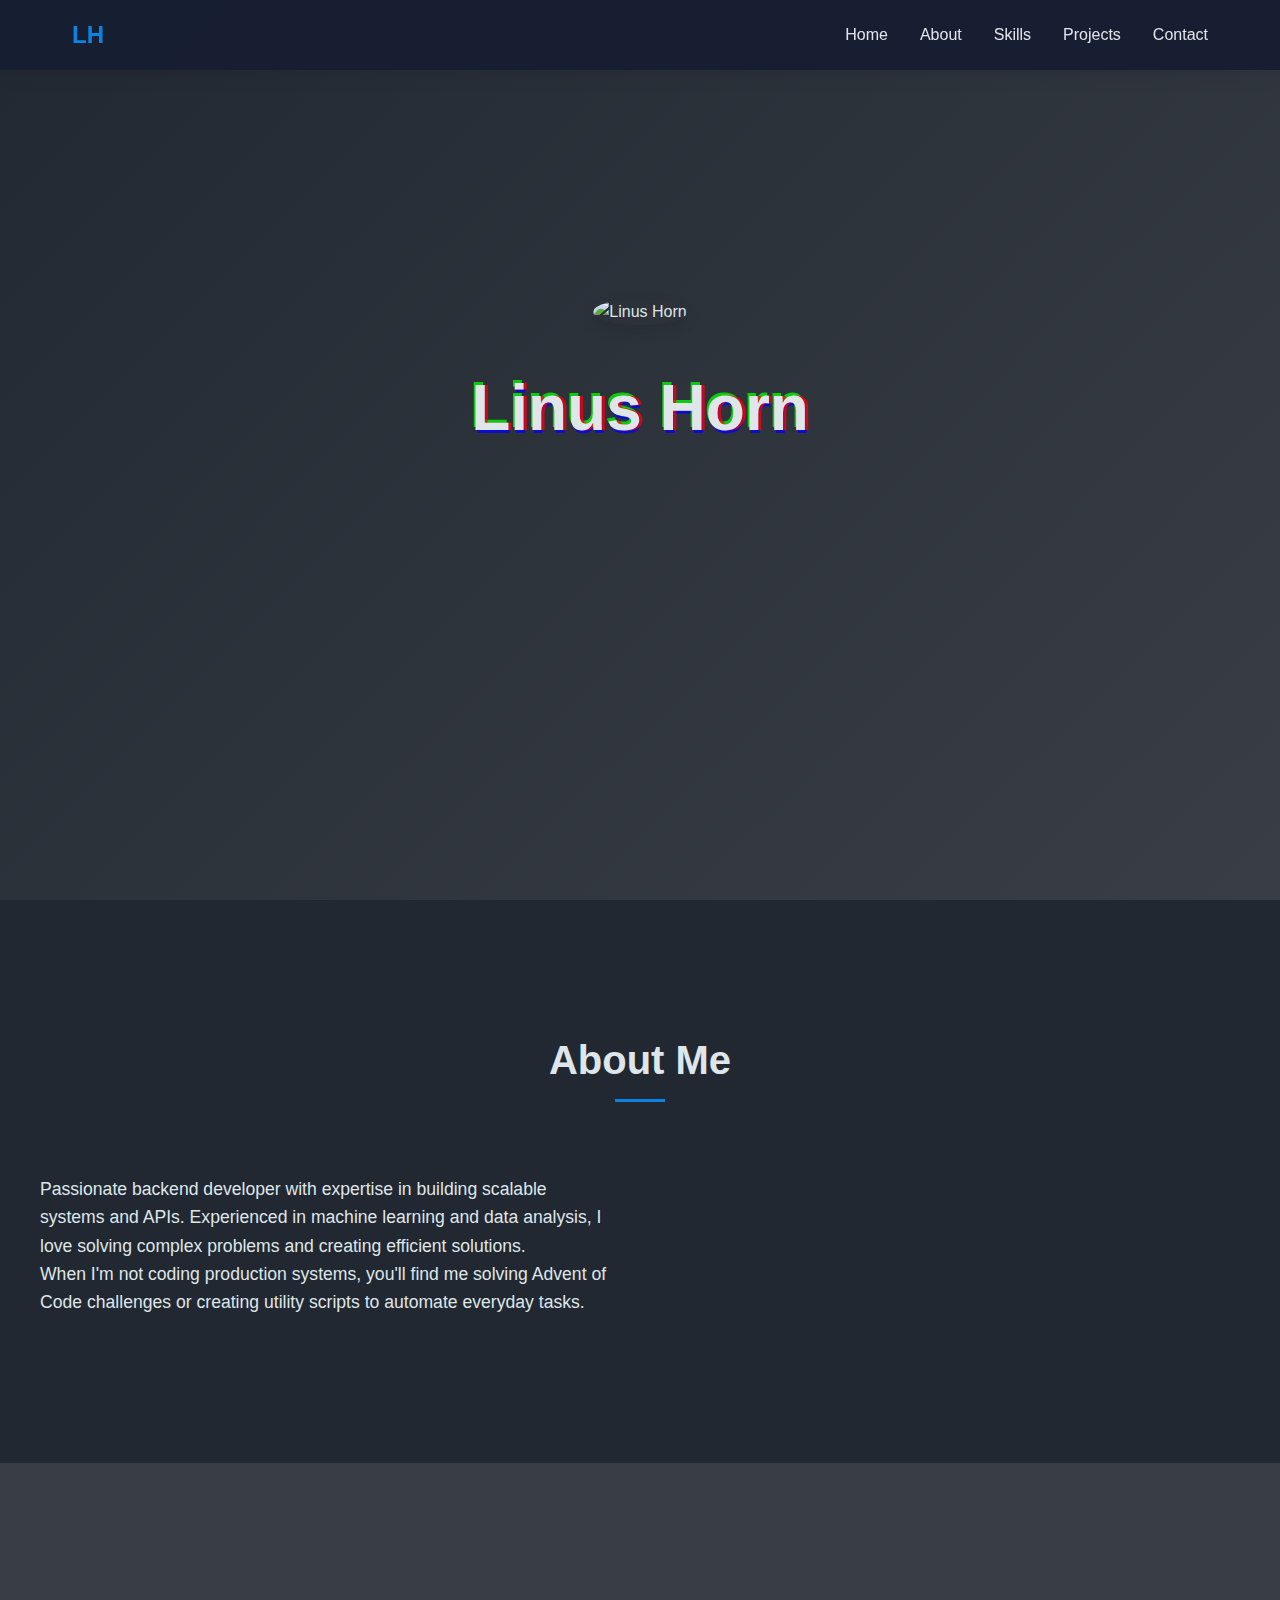
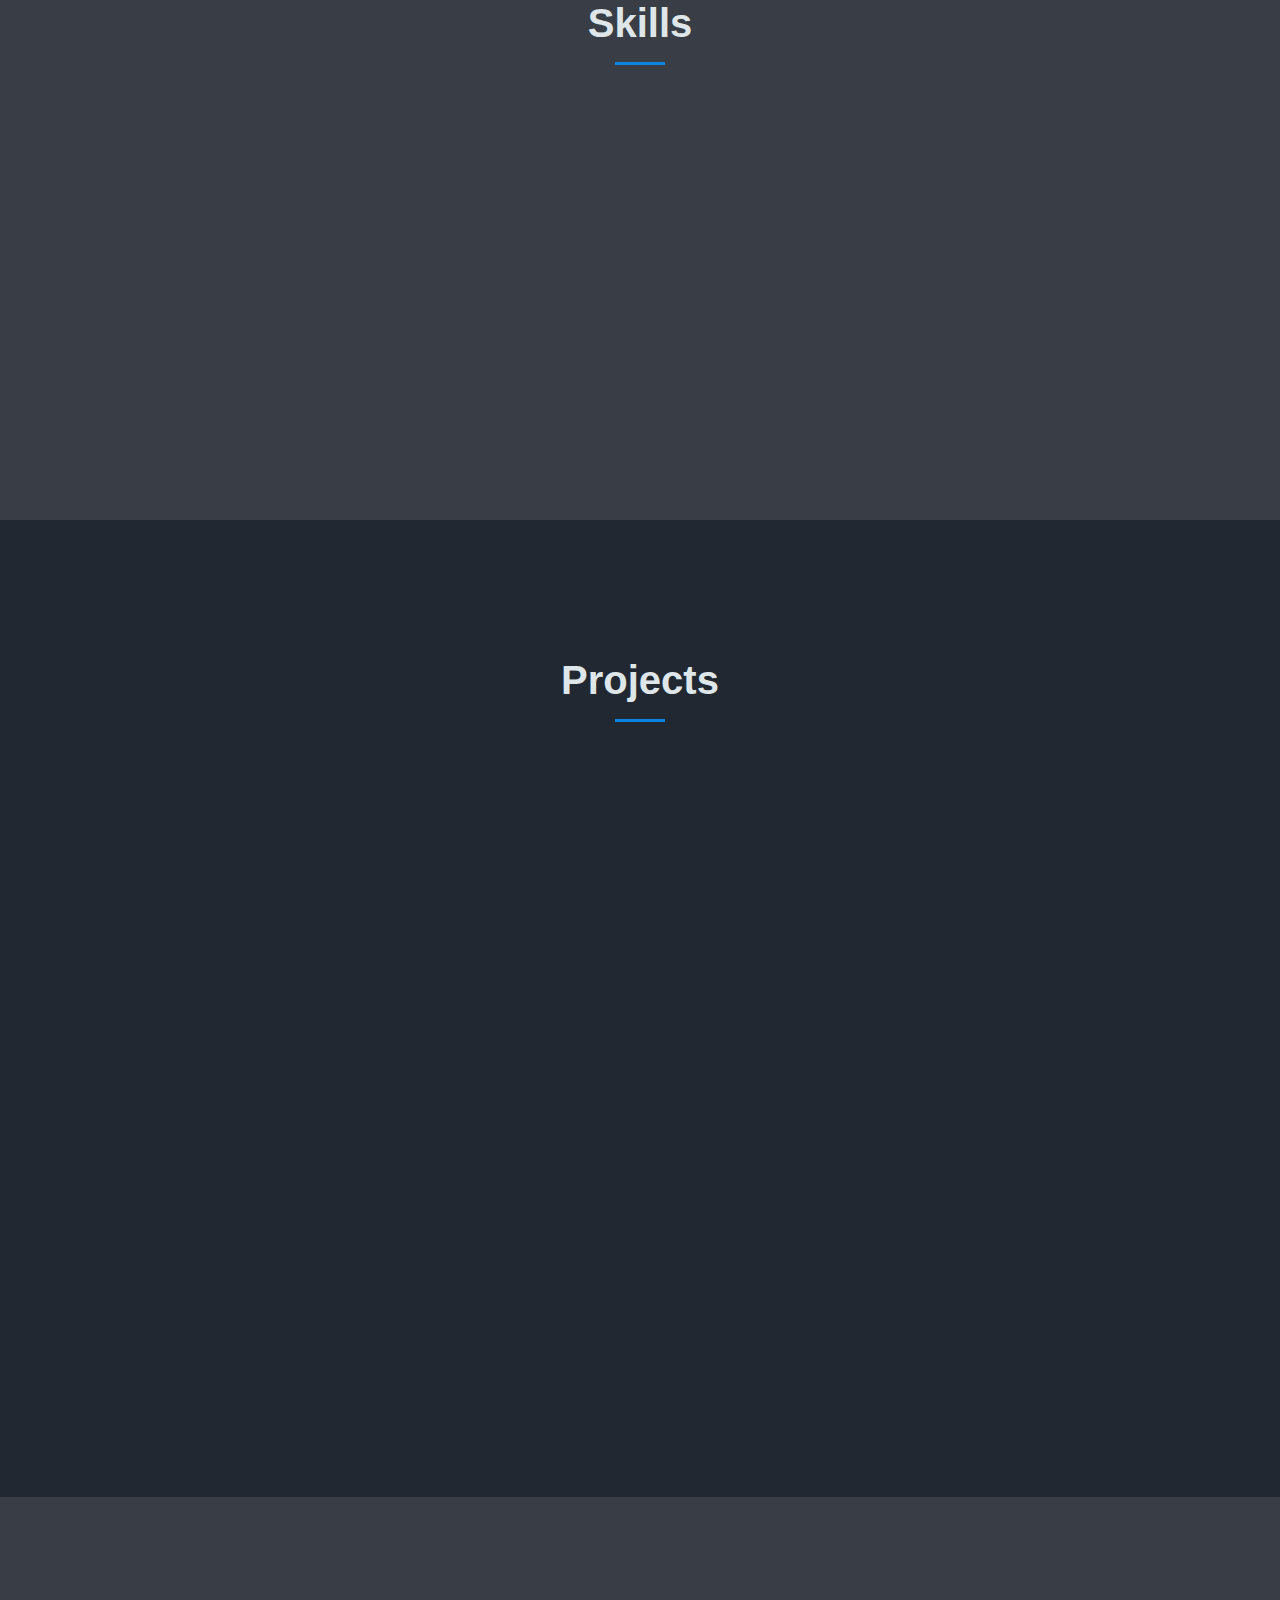
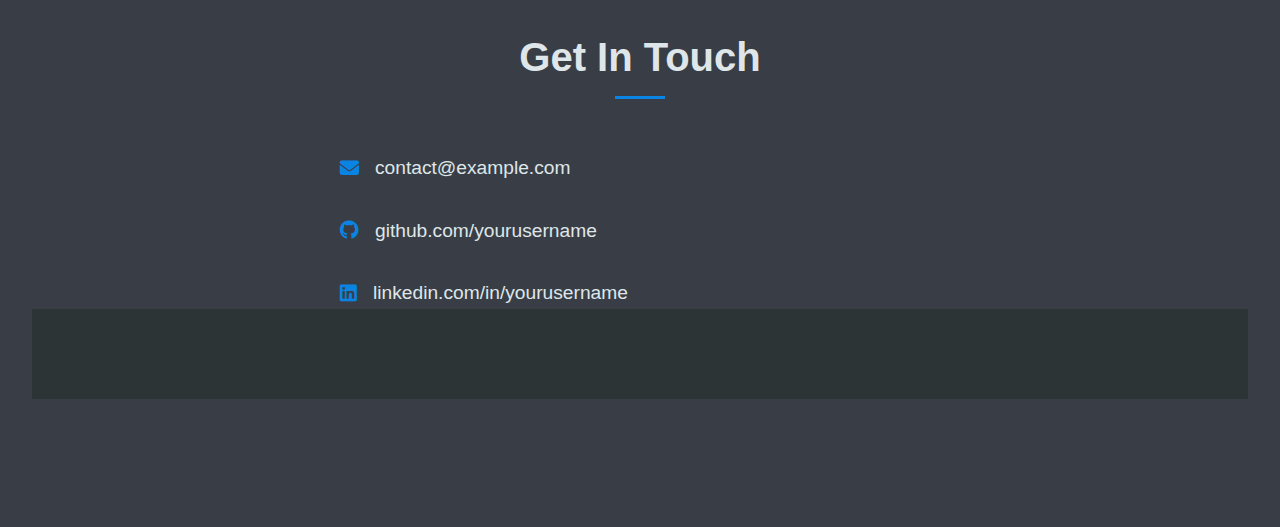
==== index.html @ 9bb7fced "initial commit" ====
<!DOCTYPE html>
<html lang="en">
<head>
    <meta charset="UTF-8">
    <meta name="viewport" content="width=device-width, initial-scale=1.0">
    <title>Linus Horn | Backend Developer</title>
    <link rel="stylesheet" href="styles.css">
    <link rel="stylesheet" href="https://cdnjs.cloudflare.com/ajax/libs/font-awesome/6.4.0/css/all.min.css">
</head>
<body>
    <nav class="navbar">
        <div class="nav-content">
            <div class="logo">LH</div>
            <ul class="nav-links">
                <li><a href="#home">Home</a></li>
                <li><a href="#about">About</a></li>
                <li><a href="#skills">Skills</a></li>
                <li><a href="#projects">Projects</a></li>
                <li><a href="#contact">Contact</a></li>
            </ul>
        </div>
    </nav>

    <section id="home" class="hero">
        <div class="hero-content">
            <img class="hero-headshot" alt="Linus Horn" src="https://avatars.githubusercontent.com/u/70818329?v=4">
            <h1 class="glitch" data-text="Linus Horn">Linus Horn</h1>
            <p class="subtitle">Backend Developer | Machine Learning Engineer</p>
            <div class="cta-buttons">
                <a href="#projects" class="cta-primary">View Projects</a>
                <a href="#contact" class="cta-secondary">Contact Me</a>
            </div>
        </div>
        <div class="scroll-indicator">
            <div class="mouse"></div>
            <p>Scroll Down</p>
        </div>
    </section>

    <section id="about" class="about">
        <h2 class="section-title">About Me</h2>
        <div class="about-content">
            <div class="about-text">
                <p>Passionate backend developer with expertise in building scalable systems and APIs. Experienced in machine learning and data analysis, I love solving complex problems and creating efficient solutions.</p>
                <p>When I'm not coding production systems, you'll find me solving Advent of Code challenges or creating utility scripts to automate everyday tasks.</p>
            </div>
            <div class="about-stats">
                <div class="stat">
                    <span class="stat-number">5+</span>
                    <span class="stat-label">Years Experience</span>
                </div>
                <div class="stat">
                    <span class="stat-number">50+</span>
                    <span class="stat-label">Projects</span>
                </div>
                <div class="stat">
                    <span class="stat-number">3</span>
                    <span class="stat-label">AoC Completions</span>
                </div>
            </div>
        </div>
    </section>

    <section id="skills" class="skills">
        <h2 class="section-title">Skills</h2>
        <div class="skills-content">
            <div class="skill-category">
                <h3>Backend Development</h3>
                <div class="skill-bars">
                    <div class="skill-bar">
                        <span class="skill-name">Python</span>
                        <div class="bar">
                            <div class="progress" data-progress="95"></div>
                        </div>
                    </div>
                    <div class="skill-bar">
                        <span class="skill-name">Node.js</span>
                        <div class="bar">
                            <div class="progress" data-progress="90"></div>
                        </div>
                    </div>
                    <div class="skill-bar">
                        <span class="skill-name">SQL</span>
                        <div class="bar">
                            <div class="progress" data-progress="85"></div>
                        </div>
                    </div>
                </div>
            </div>
            <div class="skill-category">
                <h3>Machine Learning</h3>
                <div class="skill-bars">
                    <div class="skill-bar">
                        <span class="skill-name">TensorFlow</span>
                        <div class="bar">
                            <div class="progress" data-progress="80"></div>
                        </div>
                    </div>
                    <div class="skill-bar">
                        <span class="skill-name">scikit-learn</span>
                        <div class="bar">
                            <div class="progress" data-progress="85"></div>
                        </div>
                    </div>
                </div>
            </div>
            <div class="skill-category">
                <h3>Frontend Development</h3>
                <div class="skill-bars">
                    <div class="skill-bar">
                        <span class="skill-name">JavaScript</span>
                        <div class="bar">
                            <div class="progress" data-progress="75"></div>
                        </div>
                    </div>
                    <div class="skill-bar">
                        <span class="skill-name">React</span>
                        <div class="bar">
                            <div class="progress" data-progress="70"></div>
                        </div>
                    </div>
                </div>
            </div>
        </div>
    </section>

    <section id="projects" class="projects">
        <h2 class="section-title">Projects</h2>
        <div class="projects-grid">
            <div class="project-card">
                <div class="project-content">
                    <h3>ML Pipeline Framework</h3>
                    <p>A scalable framework for building and deploying machine learning pipelines with automated retraining.</p>
                    <div class="tech-stack">
                        <span>Python</span>
                        <span>TensorFlow</span>
                        <span>Docker</span>
                    </div>
                    <a href="/projects/ML-Pipeline-Framework.html" class="project-link">View Project <i class="fas fa-arrow-right"></i></a>
                </div>
            </div>
            <div class="project-card">
                <div class="project-content">
                    <h3>API Gateway Service</h3>
                    <p>High-performance API gateway with rate limiting, caching, and authentication middleware.</p>
                    <div class="tech-stack">
                        <span>Node.js</span>
                        <span>Redis</span>
                        <span>JWT</span>
                    </div>
                    <a href="#" class="project-link">View Project <i class="fas fa-arrow-right"></i></a>
                </div>
            </div>
            <div class="project-card">
                <div class="project-content">
                    <h3>Advent of Code Solutions</h3>
                    <p>Collection of efficient solutions for Advent of Code challenges, focusing on algorithmic optimization.</p>
                    <div class="tech-stack">
                        <span>Python</span>
                        <span>Algorithms</span>
                        <span>Data Structures</span>
                    </div>
                    <a href="#" class="project-link">View Project <i class="fas fa-arrow-right"></i></a>
                </div>
            </div>
            <div class="project-card">
                <div class="project-content">
                    <h3>Dev Utils CLI</h3>
                    <p>Command-line toolkit for automating common development tasks and improving workflow efficiency.</p>
                    <div class="tech-stack">
                        <span>Python</span>
                        <span>Click</span>
                        <span>Shell</span>
                    </div>
                    <a href="#" class="project-link">View Project <i class="fas fa-arrow-right"></i></a>
                </div>
            </div>
        </div>
    </section>

    <section id="contact" class="contact">
        <h2 class="section-title">Get In Touch</h2>
        <div class="contact-content">
            <div class="contact-info">
                <div class="contact-item">
                    <i class="fas fa-envelope"></i>
                    <a href="mailto:contact@example.com">contact@example.com</a>
                </div>
                <div class="contact-item">
                    <i class="fab fa-github"></i>
                    <a href="https://github.com/yourusername">github.com/yourusername</a>
                </div>
                <div class="contact-item">
                    <i class="fab fa-linkedin"></i>
                    <a href="https://linkedin.com/in/yourusername">linkedin.com/in/yourusername</a>
                </div>
            </div>
        </div>
    <footer>
        <p>&copy; 2023 Linus Horn. All rights reserved.</p>
    </footer>

    <script src="script.js"></script>
</body>
</html>
---- styles.css ----
:root {
    --primary-color: #2d3436;
    --secondary-color: #0984e3;
    --accent-color: #00cec9;
    --text-color: #dfe6e9; /* Light gray text for dark mode */
    --light-text: #2d3436; /* Dark gray text for dark mode */
    --background: #222831; /* Dark gray background */
    --card-background: #393e46; /* Slightly darker gray for cards */
    --transition: all 0.3s ease;
}

* {
    margin: 0;
    padding: 0;
    box-sizing: border-box;
    scroll-behavior: smooth;
}

body {
    font-family: 'Inter', -apple-system, BlinkMacSystemFont, 'Segoe UI', Roboto, Oxygen, Ubuntu, Cantarell, 'Open Sans', 'Helvetica Neue', sans-serif;
    line-height: 1.6;
    color: var(--text-color);
    background: var(--background);
    overflow-x: hidden;
}

/* Navbar Styles */
.navbar {
    position: fixed;
    top: 0;
    width: 100%;
    background: rgba(22, 30, 49, 0.95); /* Darker navbar background */
    backdrop-filter: blur(10px);
    z-index: 1000;
    box-shadow: 0 2px 20px rgba(0, 0, 0, 0.1);
}

.nav-content {
    max-width: 1200px;
    margin: 0 auto;
    padding: 1rem 2rem;
    display: flex;
    justify-content: space-between;
    align-items: center;
}

.logo {
    font-size: 1.5rem;
    font-weight: 700;
    color: var(--secondary-color); /* Changed logo color to primary button color */
    text-decoration: none;
}

.nav-links {
    display: flex;
    list-style: none;
    gap: 2rem;
}

.nav-links a {
    text-decoration: none;
    color: var(--text-color);
    font-weight: 500;
    transition: var(--transition);
    position: relative;
}

.nav-links a::after {
    content: '';
    position: absolute;
    bottom: -5px;
    left: 0;
    width: 0;
    height: 2px;
    background: var(--secondary-color);
    transition: var(--transition);
}

.nav-links a:hover::after {
    width: 100%;
}

/* Hero Section */
.hero {
    height: 100vh;
    display: flex;
    flex-direction: column;
    justify-content: center;
    align-items: center;
    padding: 0 2rem;
    background: linear-gradient(135deg, var(--background) 0%, var(--card-background) 100%);
    position: relative;
    z-index: 0; /* Ensure hero is behind navbar */
}

img.hero-headshot {
    width: 200px;
    height: 200px;
    border-radius: 50%;
    margin-bottom: 2rem;
    box-shadow: 0 5px 15px rgba(0, 0, 0, 0.1);

}

.hero-content {
    text-align: center;
    max-width: 800px;
    z-index: 1; /* Ensure content is above background */
}

.glitch {
    font-size: 4rem;
    font-weight: 700;
    margin-bottom: 1rem;
    position: relative;
    text-shadow: 0.05em 0 0 rgba(255, 0, 0, 0.75),
                -0.025em -0.05em 0 rgba(0, 255, 0, 0.75),
                0.025em 0.05em 0 rgba(0, 0, 255, 0.75);
    animation: glitch 500ms infinite;
    z-index: 1; /* Ensure glitch text is above background */
}

@keyframes glitch {
    0% {
        text-shadow: 0.05em 0 0 rgba(255, 0, 0, 0.75),
                    -0.025em -0.05em 0 rgba(0, 255, 0, 0.75),
                    0.025em 0.05em 0 rgba(0, 0, 255, 0.75);
    }
    14% {
        text-shadow: 0.05em 0 0 rgba(255, 0, 0, 0.75),
                    -0.025em -0.05em 0 rgba(0, 255, 0, 0.75),
                    0.025em 0.05em 0 rgba(0, 0, 255, 0.75);
    }
    15% {
        text-shadow: -0.05em -0.025em 0 rgba(255, 0, 0, 0.75),
                    0.025em 0.025em 0 rgba(0, 255, 0, 0.75),
                    -0.05em -0.05em 0 rgba(0, 0, 255, 0.75);
    }
    49% {
        text-shadow: -0.05em -0.025em 0 rgba(255, 0, 0, 0.75),
                    0.025em 0.025em 0 rgba(0, 255, 0, 0.75),
                    -0.05em -0.05em 0 rgba(0, 0, 255, 0.75);
    }
    50% {
        text-shadow: 0.025em 0.05em 0 rgba(255, 0, 0, 0.75),
                    0.05em 0 0 rgba(0, 255, 0, 0.75),
                    0 -0.05em 0 rgba(0, 0, 255, 0.75);
    }
    99% {
        text-shadow: 0.025em 0.05em 0 rgba(255, 0, 0, 0.75),
                    0.05em 0 0 rgba(0, 255, 0, 0.75),
                    0 -0.05em 0 rgba(0, 0, 255, 0.75);
    }
    100% {
        text-shadow: -0.025em 0 0 rgba(255, 0, 0, 0.75),
                    -0.025em -0.025em 0 rgba(0, 255, 0, 0.75),
                    -0.025em -0.05em 0 rgba(0, 0, 255, 0.75);
    }
}

.subtitle {
    font-size: 1.5rem;
    color: var(--text-color);
    margin-bottom: 2rem;
    opacity: 0;
    transform: translateY(20px);
    animation: fadeInUp 0.5s ease forwards 0.5s;
    z-index: 1; /* Ensure subtitle is above background */
}

.cta-buttons {
    display: flex;
    gap: 1rem;
    justify-content: center;
    opacity: 0;
    transform: translateY(20px);
    animation: fadeInUp 0.5s ease forwards 1s;
    z-index: 1; /* Ensure buttons are above background */
}

.cta-primary, .cta-secondary {
    padding: 0.8rem 2rem;
    border-radius: 5px;
    text-decoration: none;
    font-weight: 500;
    transition: var(--transition);
}

.cta-primary {
    background: var(--secondary-color);
    color: var(--light-text);
}

.cta-secondary {
    background: transparent;
    color: var(--text-color);
    border: 2px solid var(--secondary-color);
}

.cta-primary:hover, .cta-secondary:hover {
    transform: translateY(-3px);
    box-shadow: 0 5px 15px rgba(0, 0, 0, 0.1);
}

/* Scroll Indicator */
.scroll-indicator {
    position: absolute;
    bottom: 2rem;
    left: 50%;
    transform: translateX(-50%);
    display: flex;
    flex-direction: column;
    align-items: center;
    opacity: 0;
    animation: fadeIn 0.5s ease forwards 1.5s;
    z-index: 1; /* Ensure scroll indicator is above background */
}

.mouse {
    width: 30px;
    height: 50px;
    border: 2px solid var(--text-color);
    border-radius: 15px;
    position: relative;
}

.mouse::before {
    content: '';
    position: absolute;
    top: 10px;
    left: 50%;
    transform: translateX(-50%);
    width: 4px;
    height: 4px;
    background: var(--text-color);
    border-radius: 50%;
    animation: scroll 1.5s infinite;
}

/* About Section */
.about {
    padding: 8rem 2rem;
    background: var(--background);
}

.section-title {
    text-align: center;
    font-size: 2.5rem;
    margin-bottom: 4rem;
    position: relative;
}

.section-title::after {
    content: '';
    position: absolute;
    bottom: -10px;
    left: 50%;
    transform: translateX(-50%);
    width: 50px;
    height: 3px;
    background: var(--secondary-color);
}

.about-content {
    max-width: 1200px;
    margin: 0 auto;
    display: grid;
    grid-template-columns: 1fr 1fr;
    gap: 4rem;
    align-items: center;
}

.about-text {
    font-size: 1.1rem;
}

.about-stats {
    display: grid;
    grid-template-columns: repeat(3, 1fr);
    gap: 2rem;
}

.stat {
    text-align: center;
    padding: 2rem;
    background: var(--card-background);
    border-radius: 10px;
    transition: var(--transition);
}

.stat:hover {
    transform: translateY(-5px);
    box-shadow: 0 5px 15px rgba(0, 0, 0, 0.1);
}

.stat-number {
    font-size: 2.5rem;
    font-weight: 700;
    color: var(--secondary-color);
    display: block;
}

/* Skills Section */
.skills {
    padding: 8rem 2rem;
    background: var(--card-background);
}

.skills-content {
    max-width: 1200px;
    margin: 0 auto;
    display: grid;
    grid-template-columns: repeat(auto-fit, minmax(300px, 1fr));
    gap: 4rem;
}

.skill-category h3 {
    margin-bottom: 2rem;
    font-size: 1.5rem;
}

.skill-bar {
    margin-bottom: 1.5rem;
}

.skill-name {
    display: block;
    margin-bottom: 0.5rem;
    font-weight: 500;
}

.bar {
    height: 10px;
    background: rgba(0, 0, 0, 0.1);
    border-radius: 5px;
    overflow: hidden;
}

.progress {
    height: 100%;
    background: var(--secondary-color);
    width: 0;
    transition: width 1s ease;
}

/* Projects Section */
.projects {
    padding: 8rem 2rem;
    background: var(--background);
}

.projects-grid {
    max-width: 1200px;
    margin: 0 auto;
    display: grid;
    grid-template-columns: repeat(auto-fit, minmax(280px, 1fr));
    gap: 2rem;
}

.project-card {
    background: var(--card-background);
    border-radius: 10px;
    overflow: hidden;
    transition: var(--transition);
}

.project-content {
    padding: 2rem;
}

.project-card:hover {
    transform: translateY(-5px);
    box-shadow: 0 5px 15px rgba(0, 0, 0, 0.1);
}

.project-card h3 {
    margin-bottom: 1rem;
    font-size: 1.3rem;
}

.tech-stack {
    display: flex;
    flex-wrap: wrap;
    gap: 0.5rem;
    margin: 1rem 0;
}

.tech-stack span {
    padding: 0.3rem 0.8rem;
    background: rgba(0, 0, 0, 0.1);
    border-radius: 15px;
    font-size: 0.9rem;
}

.project-link {
    display: inline-flex;
    align-items: center;
    gap: 0.5rem;
    text-decoration: none;
    color: var(--secondary-color);
    font-weight: 500;
    transition: var(--transition);
}

.project-link:hover {
    gap: 1rem;
}

/* Contact Section */
.contact {
    padding: 8rem 2rem;
    background: var(--card-background);
}

.contact-content {
    max-width: 600px;
    margin: 0 auto;
}

.contact-info {
    display: flex;
    flex-direction: column;
    gap: 2rem;
}

.contact-item {
    display: flex;
    align-items: center;
    gap: 1rem;
    font-size: 1.2rem;
}

.contact-item i {
    color: var(--secondary-color);
}

.contact-item a {
    text-decoration: none;
    color: var(--text-color);
    transition: var(--transition);
}

.contact-item a:hover {
    color: var(--secondary-color);
}

/* Footer */
footer {
    padding: 2rem;
    text-align: center;
    background: var(--primary-color);
    color: var(--light-text);
}

/* Animations */
@keyframes fadeInUp {
    from {
        opacity: 0;
        transform: translateY(20px);
    }
    to {
        opacity: 1;
        transform: translateY(0);
    }
}

@keyframes fadeIn {
    from {
        opacity: 0;
    }
    to {
        opacity: 1;
    }
}

@keyframes scroll {
    0% {
        opacity: 1;
        transform: translateX(-50%) translateY(0);
    }
    100% {
        opacity: 0;
        transform: translateX(-50%) translateY(20px);
    }
}

/* Responsive Design */
@media (max-width: 768px) {
    .nav-links {
        display: none;
    }
    
    .hero h1 {
        font-size: 3rem;
    }
    
    .about-content {
        grid-template-columns: 1fr;
    }
    
    .about-stats {
        grid-template-columns: 1fr;
    }
}



/* For ./projects/<project>.html */
.project-hero {
    height: 50vh;
    display: flex;
    justify-content: center;
    align-items: center;
    background: linear-gradient(135deg, var(--background) 0%, var(--card-background) 100%);
    position: relative;
    z-index: 0;
}

.project-hero h1 {
    font-size: 3rem;
    color: var(--text-color);
    z-index: 1;
}

.project-hero-content {
    text-align: center;
    max-width: 800px;
    z-index: 1;
}

.tech-stack {
    display: flex;
    flex-wrap: wrap;
    gap: 0.5rem;
    justify-content: center;
    margin: 1rem 0;
}


.project-details {
    padding: 8rem 2rem;
    background: var(--background);
}

.project-technologies h2 {
    font-size: 2.5rem;
    margin-bottom: 4rem;
    position: relative;
}
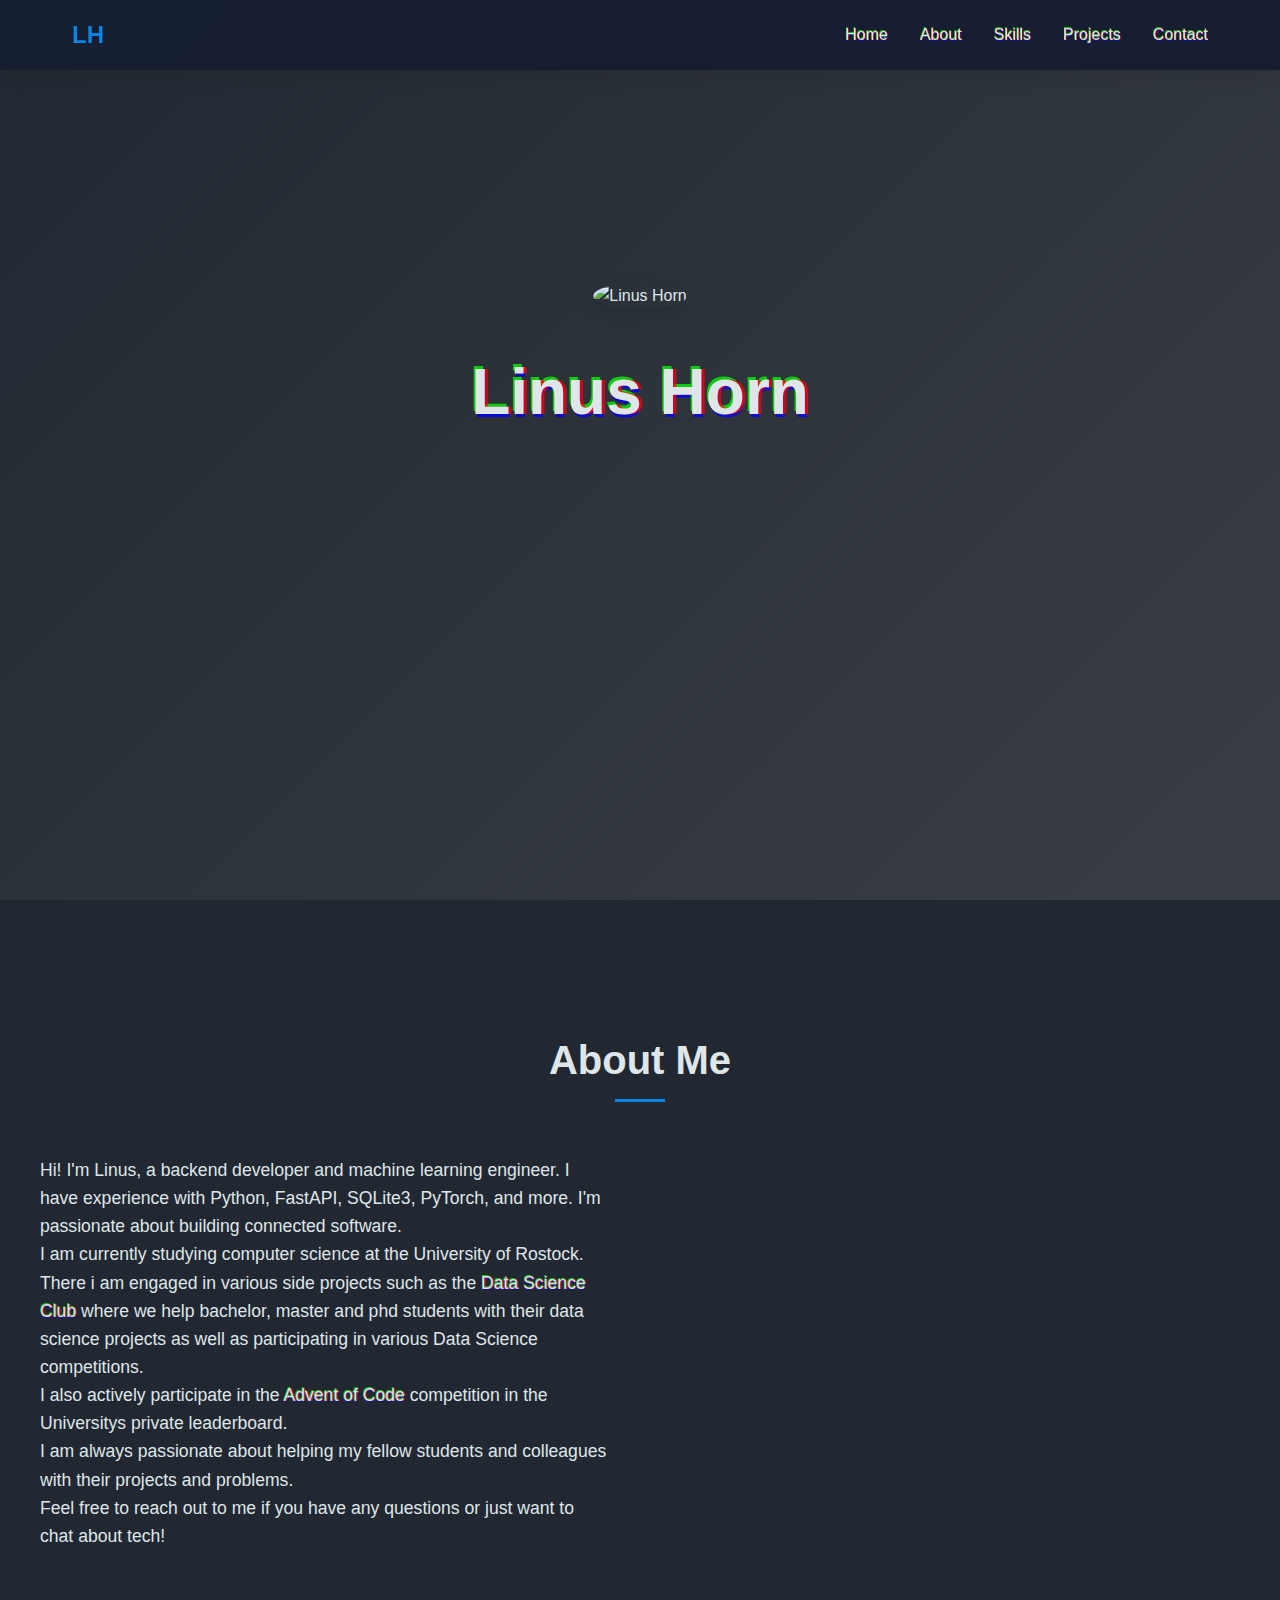
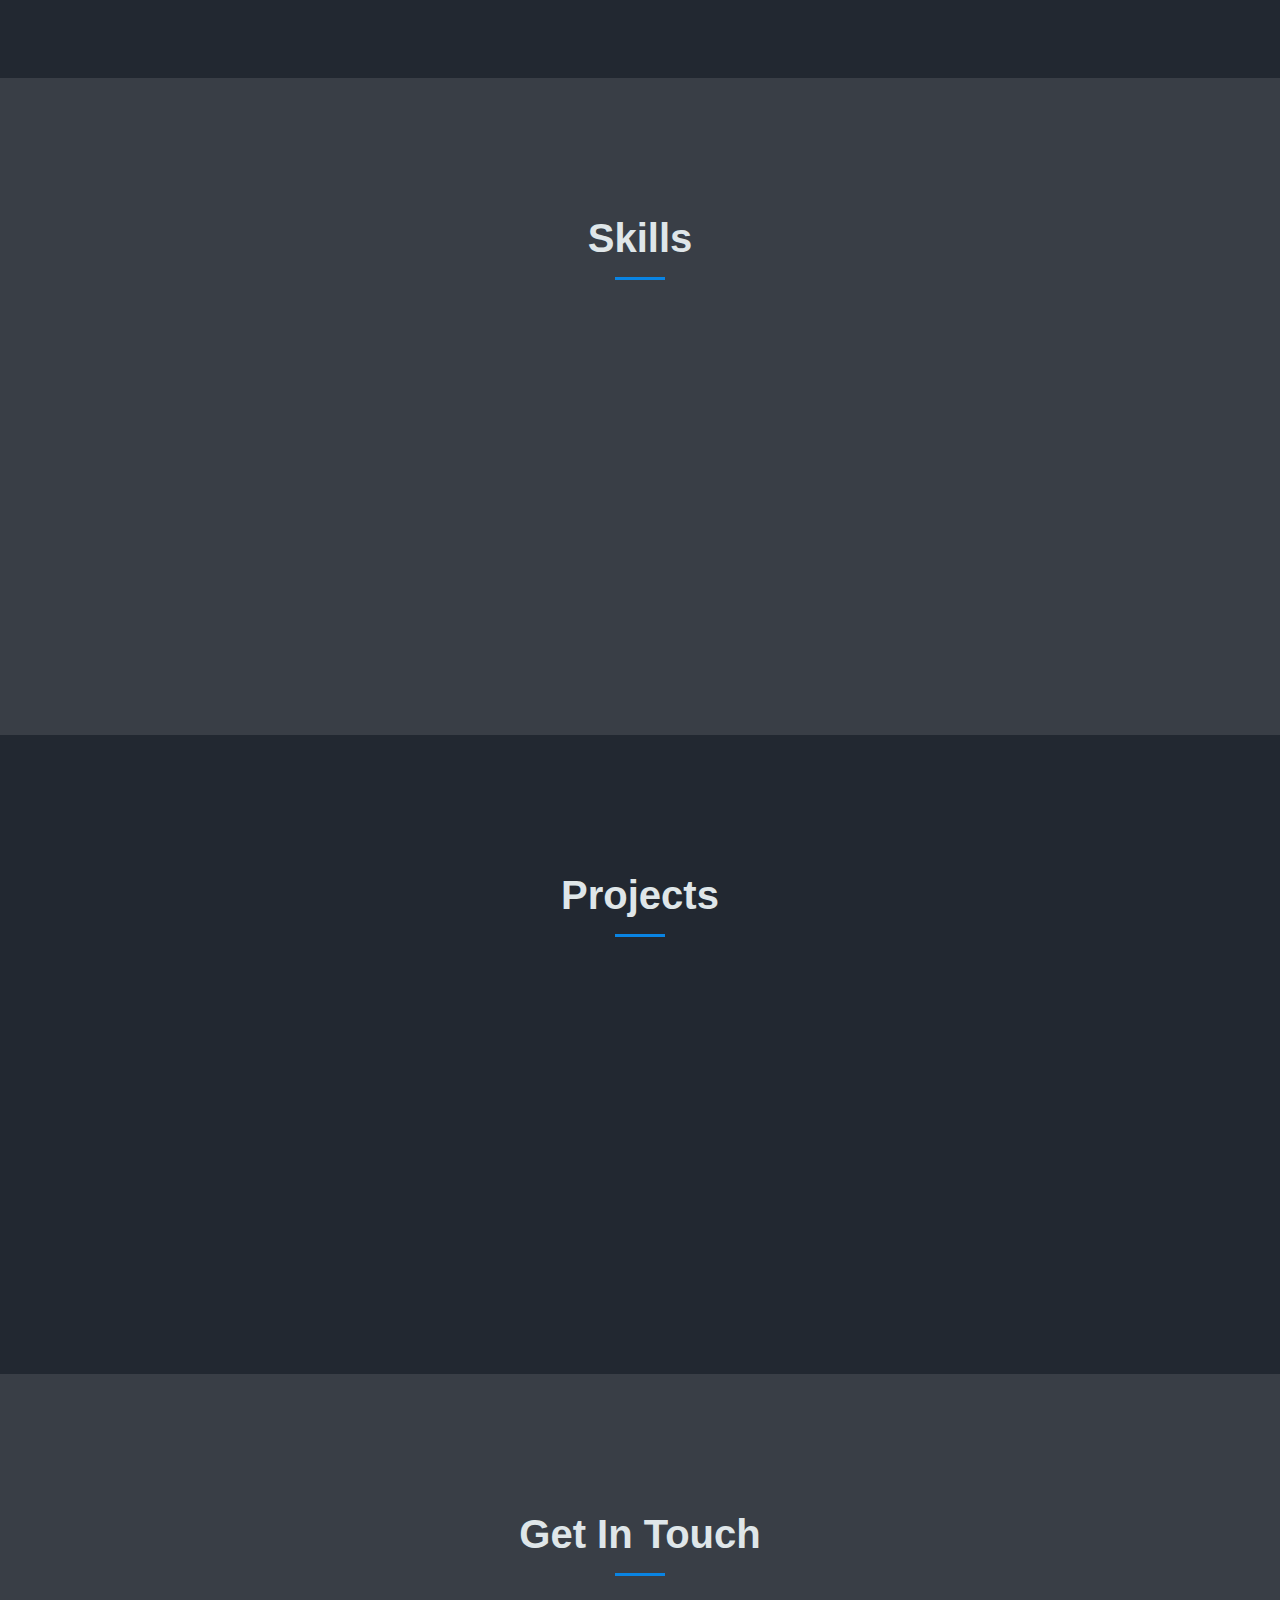
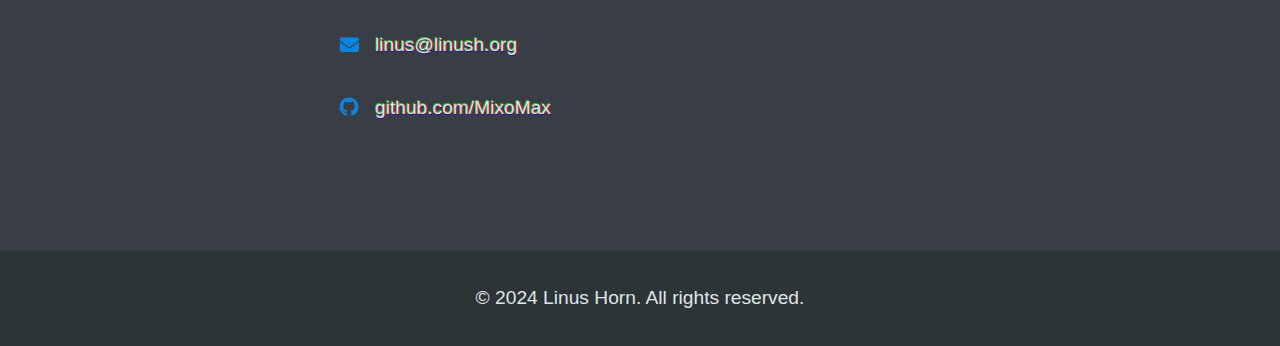
==== commit a85113d6: "replaced placeholder information" ====
--- a/index.html
+++ b/index.html
@@ -41,20 +41,23 @@
         <h2 class="section-title">About Me</h2>
         <div class="about-content">
             <div class="about-text">
-                <p>Passionate backend developer with expertise in building scalable systems and APIs. Experienced in machine learning and data analysis, I love solving complex problems and creating efficient solutions.</p>
-                <p>When I'm not coding production systems, you'll find me solving Advent of Code challenges or creating utility scripts to automate everyday tasks.</p>
+                <p>Hi! I'm Linus, a backend developer and machine learning engineer. I have experience with Python, FastAPI, SQLite3, PyTorch, and more. I'm passionate about building connected software.</p>
+                <p>I am currently studying computer science at the University of Rostock. There i am engaged in various side projects such as the <a href="https://bckrlab.org/datascienceclub/""> Data Science Club</a> where we help bachelor, master and phd students with their data science projects as well as participating in various Data Science competitions.</p>
+                <p>I also actively participate in the <a href="https://adventofcode.com/">Advent of Code</a> competition in the Universitys private leaderboard.</p>
+                <p>I am always passionate about helping my fellow students and colleagues with their projects and problems.</p>
+                <p>Feel free to reach out to me if you have any questions or just want to chat about tech!</p>
             </div>
             <div class="about-stats">
                 <div class="stat">
-                    <span class="stat-number">5+</span>
+                    <span class="stat-number">2+</span>
                     <span class="stat-label">Years Experience</span>
                 </div>
                 <div class="stat">
-                    <span class="stat-number">50+</span>
+                    <span class="stat-number">5+</span>
                     <span class="stat-label">Projects</span>
                 </div>
                 <div class="stat">
-                    <span class="stat-number">3</span>
+                    <span class="stat-number">~0.8</span>
                     <span class="stat-label">AoC Completions</span>
                 </div>
             </div>
@@ -64,6 +67,7 @@
     <section id="skills" class="skills">
         <h2 class="section-title">Skills</h2>
         <div class="skills-content">
+
             <div class="skill-category">
                 <h3>Backend Development</h3>
                 <div class="skill-bars">
@@ -74,41 +78,49 @@
                         </div>
                     </div>
                     <div class="skill-bar">
-                        <span class="skill-name">Node.js</span>
+                        <span class="skill-name">FastAPI</span>
                         <div class="bar">
-                            <div class="progress" data-progress="90"></div>
+                            <div class="progress" data-progress="87"></div>
                         </div>
                     </div>
                     <div class="skill-bar">
-                        <span class="skill-name">SQL</span>
+                        <span class="skill-name">SQLite3</span>
                         <div class="bar">
-                            <div class="progress" data-progress="85"></div>
+                            <div class="progress" data-progress="65"></div>
                         </div>
                     </div>
                 </div>
             </div>
+
             <div class="skill-category">
                 <h3>Machine Learning</h3>
                 <div class="skill-bars">
                     <div class="skill-bar">
-                        <span class="skill-name">TensorFlow</span>
+                        <span class="skill-name">PyTorch</span>
                         <div class="bar">
-                            <div class="progress" data-progress="80"></div>
+                            <div class="progress" data-progress="64"></div>
                         </div>
                     </div>
                     <div class="skill-bar">
-                        <span class="skill-name">scikit-learn</span>
+                        <span class="skill-name">Pandas</span>
                         <div class="bar">
-                            <div class="progress" data-progress="85"></div>
+                            <div class="progress" data-progress="53"></div>
+                        </div>
+                    </div>
+                    <div class="skill-bar">
+                        <span class="skill-name">Sentence Encoders + Vector Search</span>
+                        <div class="bar">
+                            <div class="progress" data-progress="75"></div>
                         </div>
                     </div>
                 </div>
             </div>
+
             <div class="skill-category">
                 <h3>Frontend Development</h3>
                 <div class="skill-bars">
                     <div class="skill-bar">
-                        <span class="skill-name">JavaScript</span>
+                        <span class="skill-name">HTML + CSS + JS</span>
                         <div class="bar">
                             <div class="progress" data-progress="75"></div>
                         </div>
@@ -116,7 +128,7 @@
                     <div class="skill-bar">
                         <span class="skill-name">React</span>
                         <div class="bar">
-                            <div class="progress" data-progress="70"></div>
+                            <div class="progress" data-progress="32"></div>
                         </div>
                     </div>
                 </div>
@@ -129,50 +141,28 @@
         <div class="projects-grid">
             <div class="project-card">
                 <div class="project-content">
-                    <h3>ML Pipeline Framework</h3>
-                    <p>A scalable framework for building and deploying machine learning pipelines with automated retraining.</p>
+                    <h3>Neural Network from Scratch</h3>
+                    <p>Implementation of the forward pass of a Dense Neural Network from scratch in C and Python. Backward pass coming soon in Python!</p>
                     <div class="tech-stack">
                         <span>Python</span>
-                        <span>TensorFlow</span>
-                        <span>Docker</span>
+                        <span>C</span>
+                        <span>Neural Networks</span>
+                        <span>PyTorch</span>
                     </div>
-                    <a href="/projects/ML-Pipeline-Framework.html" class="project-link">View Project <i class="fas fa-arrow-right"></i></a>
-                </div>
-            </div>
-            <div class="project-card">
-                <div class="project-content">
-                    <h3>API Gateway Service</h3>
-                    <p>High-performance API gateway with rate limiting, caching, and authentication middleware.</p>
-                    <div class="tech-stack">
-                        <span>Node.js</span>
-                        <span>Redis</span>
-                        <span>JWT</span>
-                    </div>
-                    <a href="#" class="project-link">View Project <i class="fas fa-arrow-right"></i></a>
+                    <a href="https://github.com/MixoMax/nn-from-scratch" class="project-link">View Project <i class="fas fa-arrow-right"></i></a>
                 </div>
             </div>
             <div class="project-card">
                 <div class="project-content">
                     <h3>Advent of Code Solutions</h3>
-                    <p>Collection of efficient solutions for Advent of Code challenges, focusing on algorithmic optimization.</p>
+                    <p>AoC puzzle solutions for 2015, 2023 and 2024 in Python.</p>
                     <div class="tech-stack">
+                        <span>Advent of Code</span>
                         <span>Python</span>
                         <span>Algorithms</span>
                         <span>Data Structures</span>
                     </div>
-                    <a href="#" class="project-link">View Project <i class="fas fa-arrow-right"></i></a>
-                </div>
-            </div>
-            <div class="project-card">
-                <div class="project-content">
-                    <h3>Dev Utils CLI</h3>
-                    <p>Command-line toolkit for automating common development tasks and improving workflow efficiency.</p>
-                    <div class="tech-stack">
-                        <span>Python</span>
-                        <span>Click</span>
-                        <span>Shell</span>
-                    </div>
-                    <a href="#" class="project-link">View Project <i class="fas fa-arrow-right"></i></a>
+                    <a href="https://github.com/MixoMax/Advent-of-Code" class="project-link">View Project <i class="fas fa-arrow-right"></i></a>
                 </div>
             </div>
         </div>
@@ -184,20 +174,19 @@
             <div class="contact-info">
                 <div class="contact-item">
                     <i class="fas fa-envelope"></i>
-                    <a href="mailto:contact@example.com">contact@example.com</a>
+                    <a href="mailto:linus@linush.org">linus@linush.org</a>
                 </div>
                 <div class="contact-item">
                     <i class="fab fa-github"></i>
-                    <a href="https://github.com/yourusername">github.com/yourusername</a>
-                </div>
-                <div class="contact-item">
-                    <i class="fab fa-linkedin"></i>
-                    <a href="https://linkedin.com/in/yourusername">linkedin.com/in/yourusername</a>
+                    <a href="https://github.com/MixoMax">github.com/MixoMax</a>
                 </div>
             </div>
         </div>
+    </section>
+
+    
     <footer>
-        <p>&copy; 2023 Linus Horn. All rights reserved.</p>
+        <p>&copy; 2024 Linus Horn. All rights reserved.</p>
     </footer>
 
     <script src="script.js"></script>
--- a/styles.css
+++ b/styles.css
@@ -2,10 +2,10 @@
     --primary-color: #2d3436;
     --secondary-color: #0984e3;
     --accent-color: #00cec9;
-    --text-color: #dfe6e9; /* Light gray text for dark mode */
-    --light-text: #2d3436; /* Dark gray text for dark mode */
-    --background: #222831; /* Dark gray background */
-    --card-background: #393e46; /* Slightly darker gray for cards */
+    --text-color: #dfe6e9;
+    --light-text: #2d3436;
+    --background: #222831;
+    --card-background: #393e46;
     --transition: all 0.3s ease;
 }
 
@@ -23,6 +23,24 @@
     background: var(--background);
     overflow-x: hidden;
 }
+
+a {
+    color: inherit;
+    text-decoration: none;
+    text-shadow: 0.05em 0 0 rgba(255, 0, 0, 0.75),
+                -0.025em -0.05em 0 rgba(0, 255, 0, 0.75),
+                0.025em 0.05em 0 rgba(0, 0, 255, 0.75);
+}
+
+a:hover {
+    text-decoration: none;
+}
+
+a:visited {
+    color: var(--text-color);
+}
+
+
 
 /* Navbar Styles */
 .navbar {
@@ -176,6 +194,7 @@
     transform: translateY(20px);
     animation: fadeInUp 0.5s ease forwards 1s;
     z-index: 1; /* Ensure buttons are above background */
+    padding-bottom: 2rem;
 }
 
 .cta-primary, .cta-secondary {
@@ -205,7 +224,8 @@
 /* Scroll Indicator */
 .scroll-indicator {
     position: absolute;
-    bottom: 2rem;
+    bottom: 0rem;
+    top: auto;
     left: 50%;
     transform: translateX(-50%);
     display: flex;
@@ -452,6 +472,11 @@
     color: var(--light-text);
 }
 
+footer p {
+    font-size: 1.2rem;
+    color: var(--text-color);
+}
+
 /* Animations */
 @keyframes fadeInUp {
     from {
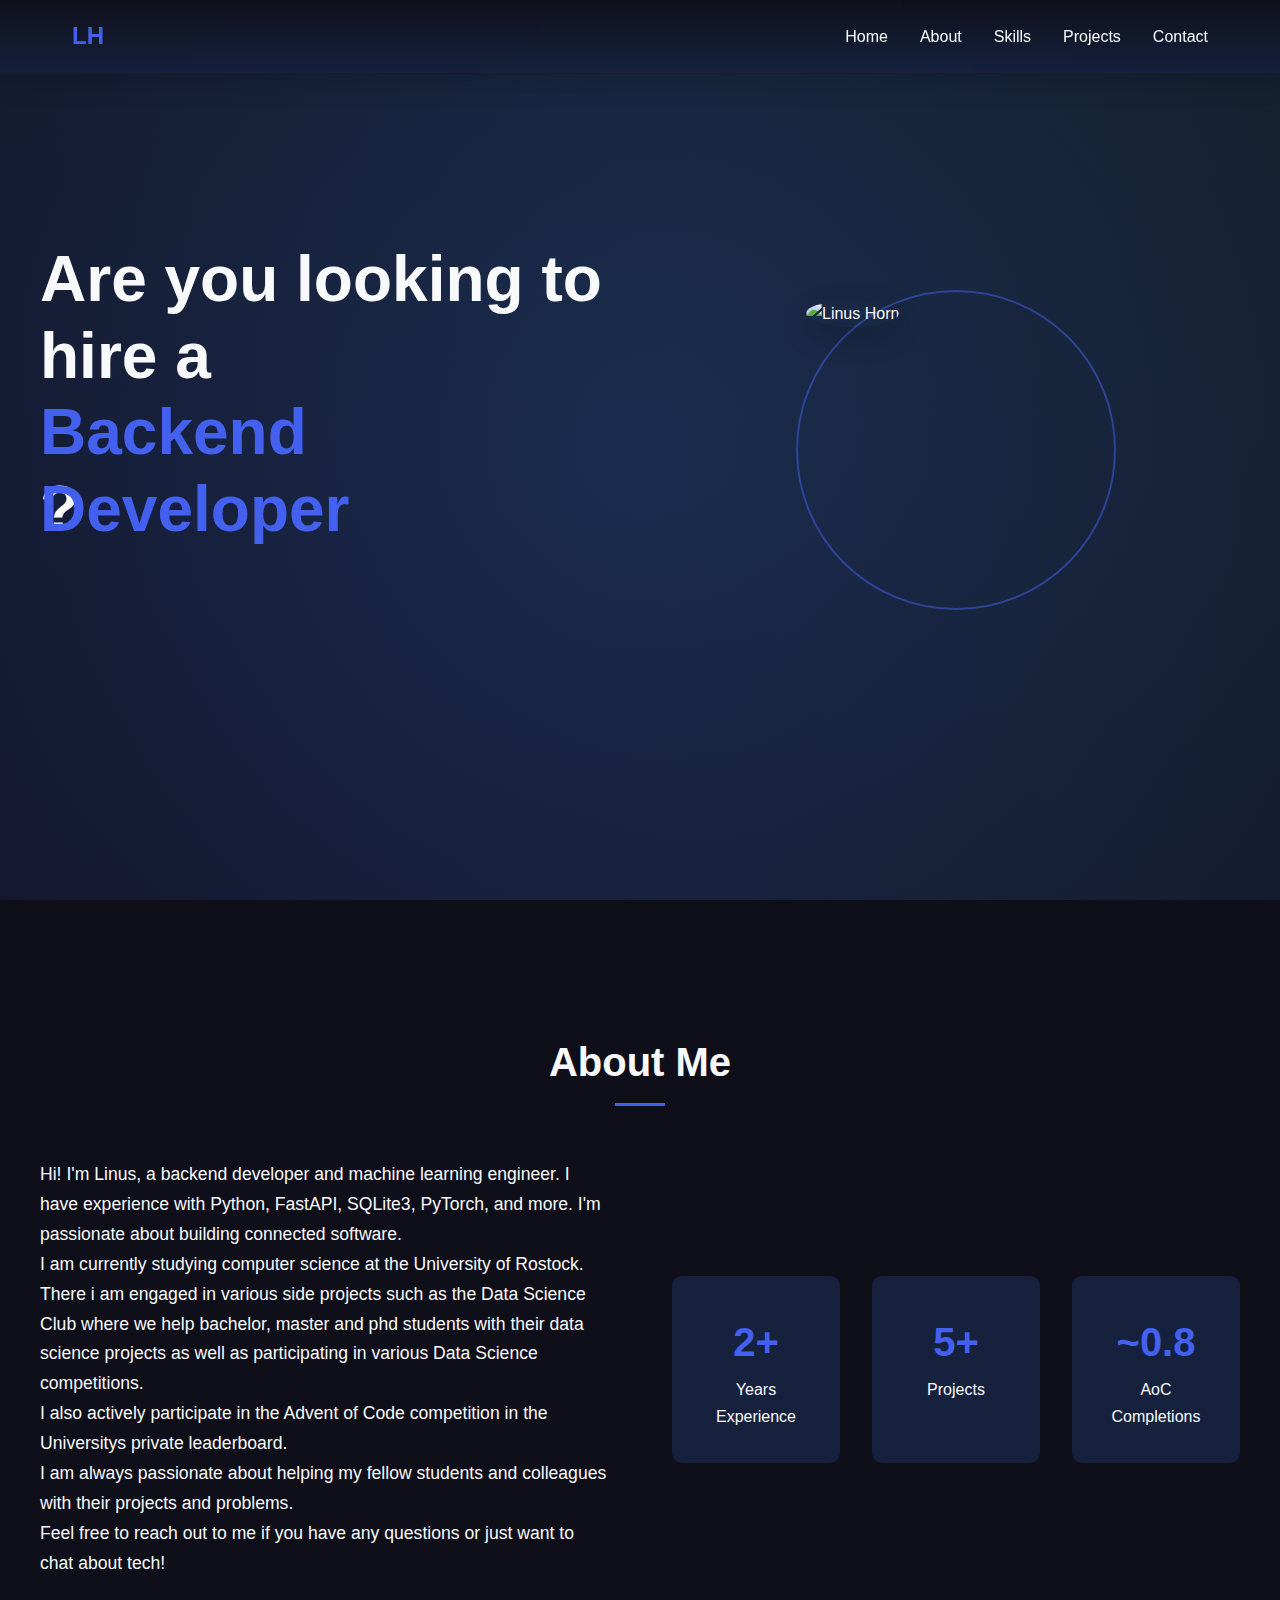
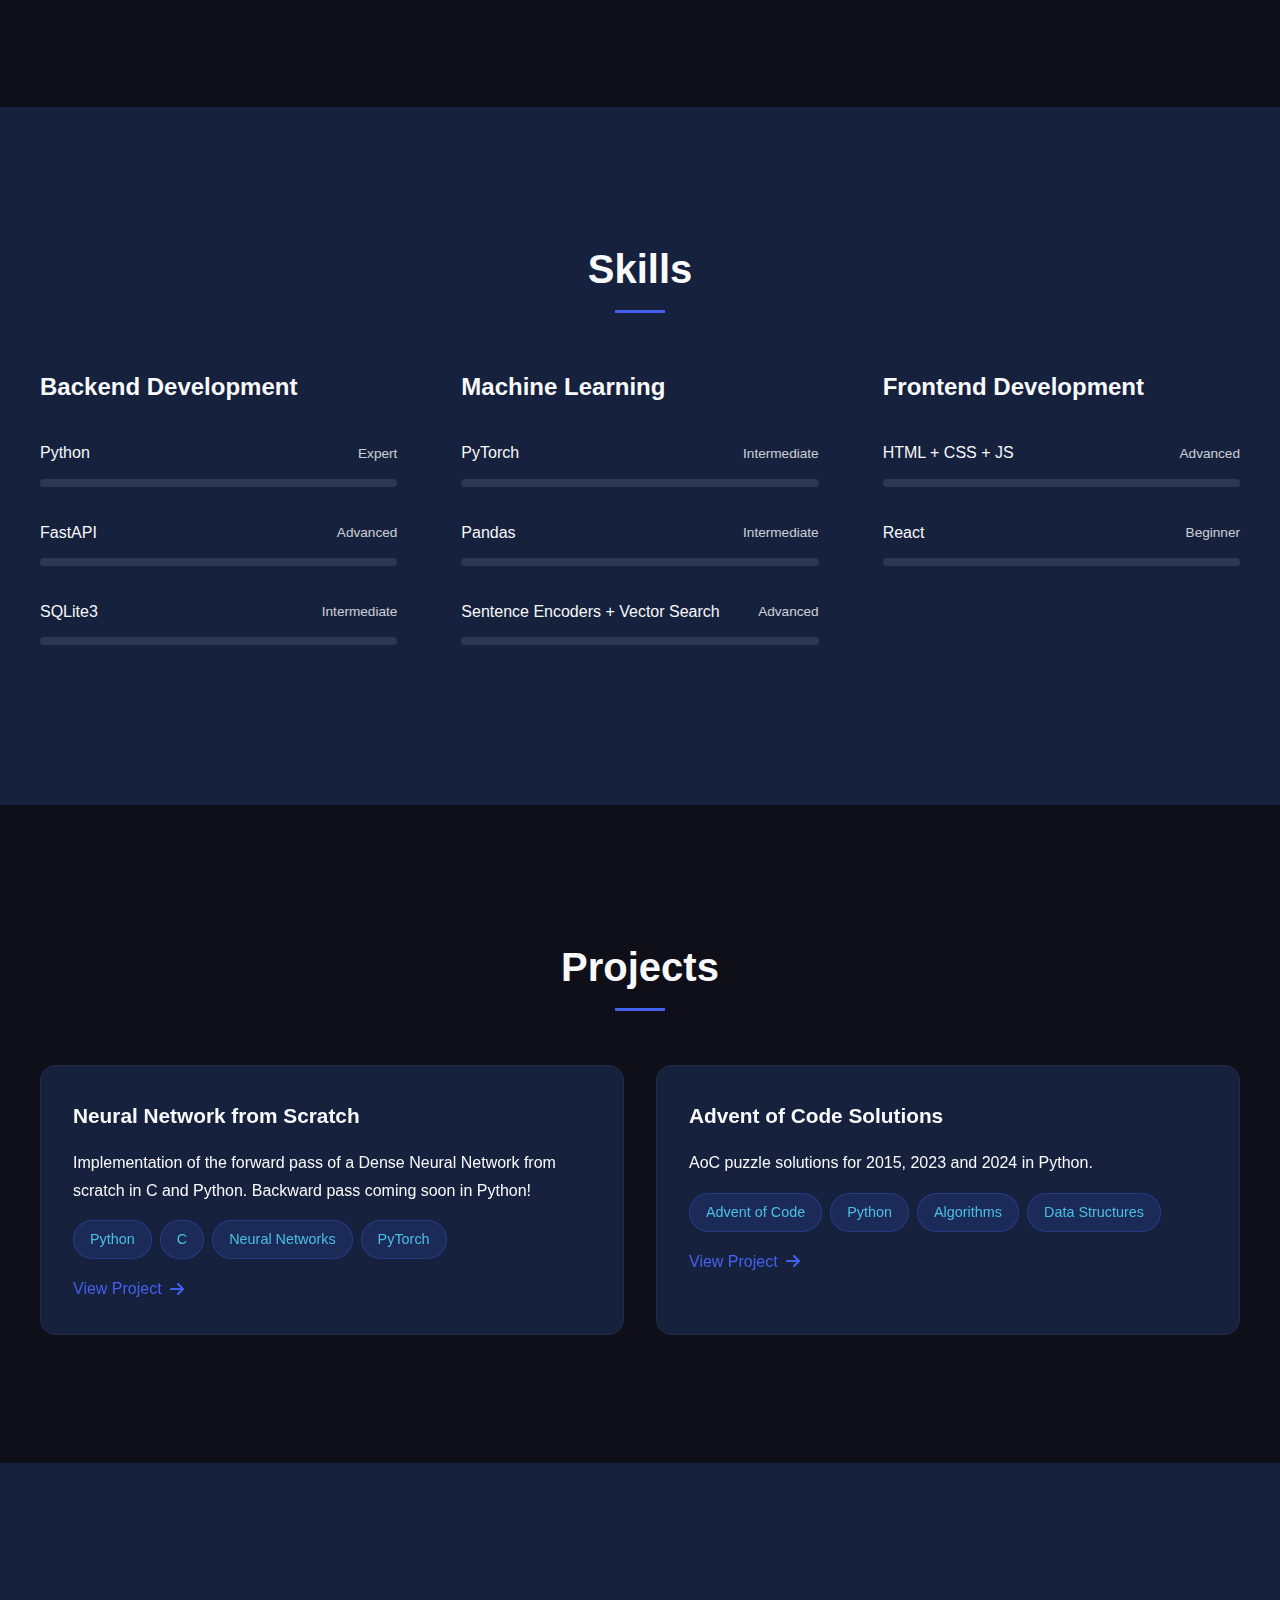
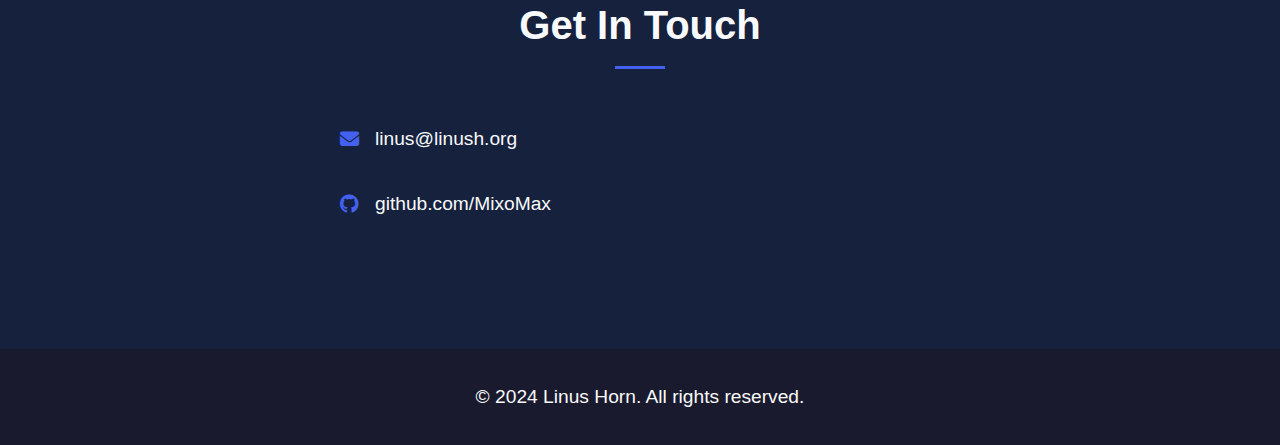
==== commit 2995f6e5: "redesign v1" ====
--- a/index.html
+++ b/index.html
@@ -10,7 +10,10 @@
 <body>
     <nav class="navbar">
         <div class="nav-content">
-            <div class="logo">LH</div>
+            <div class="logo">
+                <span class="logo-text">LH</span>
+                <div class="logo-dot"></div>
+            </div>
             <ul class="nav-links">
                 <li><a href="#home">Home</a></li>
                 <li><a href="#about">About</a></li>
@@ -22,13 +25,19 @@
     </nav>
 
     <section id="home" class="hero">
-        <div class="hero-content">
-            <img class="hero-headshot" alt="Linus Horn" src="https://avatars.githubusercontent.com/u/70818329?v=4">
-            <h1 class="glitch" data-text="Linus Horn">Linus Horn</h1>
-            <p class="subtitle">Backend Developer | Machine Learning Engineer</p>
-            <div class="cta-buttons">
-                <a href="#projects" class="cta-primary">View Projects</a>
-                <a href="#contact" class="cta-secondary">Contact Me</a>
+        <div class="hero-container">
+            <div class="hero-content">
+                <h1 class="animated-headline">Are you looking to hire a <span class="changing-text">Backend Developer</span>?</h1>
+                <div class="cta-buttons">
+                    <a href="#projects" class="cta-primary">View Projects</a>
+                    <a href="#contact" class="cta-secondary">Contact Me</a>
+                </div>
+            </div>
+            <div class="hero-image">
+                <div class="hero-image-wrapper">
+                    <img class="hero-headshot" alt="Linus Horn" src="https://avatars.githubusercontent.com/u/70818329?v=4">
+                    <div class="hero-image-overlay"></div>
+                </div>
             </div>
         </div>
         <div class="scroll-indicator">
@@ -42,7 +51,7 @@
         <div class="about-content">
             <div class="about-text">
                 <p>Hi! I'm Linus, a backend developer and machine learning engineer. I have experience with Python, FastAPI, SQLite3, PyTorch, and more. I'm passionate about building connected software.</p>
-                <p>I am currently studying computer science at the University of Rostock. There i am engaged in various side projects such as the <a href="https://bckrlab.org/datascienceclub/""> Data Science Club</a> where we help bachelor, master and phd students with their data science projects as well as participating in various Data Science competitions.</p>
+                <p>I am currently studying computer science at the University of Rostock. There i am engaged in various side projects such as the <a href="https://bckrlab.org/datascienceclub/"">Data Science Club</a> where we help bachelor, master and phd students with their data science projects as well as participating in various Data Science competitions.</p>
                 <p>I also actively participate in the <a href="https://adventofcode.com/">Advent of Code</a> competition in the Universitys private leaderboard.</p>
                 <p>I am always passionate about helping my fellow students and colleagues with their projects and problems.</p>
                 <p>Feel free to reach out to me if you have any questions or just want to chat about tech!</p>
@@ -71,66 +80,66 @@
             <div class="skill-category">
                 <h3>Backend Development</h3>
                 <div class="skill-bars">
-                    <div class="skill-bar">
-                        <span class="skill-name">Python</span>
-                        <div class="bar">
-                            <div class="progress" data-progress="95"></div>
-                        </div>
-                    </div>
-                    <div class="skill-bar">
-                        <span class="skill-name">FastAPI</span>
-                        <div class="bar">
-                            <div class="progress" data-progress="87"></div>
-                        </div>
-                    </div>
-                    <div class="skill-bar">
-                        <span class="skill-name">SQLite3</span>
-                        <div class="bar">
-                            <div class="progress" data-progress="65"></div>
-                        </div>
-                    </div>
+            <div class="skill-bar">
+                <span class="skill-name" data-level="Expert">Python</span>
+                <div class="bar">
+                    <div class="progress" data-progress="95"></div>
+                </div>
+            </div>
+            <div class="skill-bar">
+                <span class="skill-name" data-level="Advanced">FastAPI</span>
+                <div class="bar">
+                    <div class="progress" data-progress="87"></div>
+                </div>
+            </div>
+            <div class="skill-bar">
+                <span class="skill-name" data-level="Intermediate">SQLite3</span>
+                <div class="bar">
+                    <div class="progress" data-progress="65"></div>
+                </div>
+            </div>
                 </div>
             </div>
 
             <div class="skill-category">
                 <h3>Machine Learning</h3>
                 <div class="skill-bars">
-                    <div class="skill-bar">
-                        <span class="skill-name">PyTorch</span>
-                        <div class="bar">
-                            <div class="progress" data-progress="64"></div>
-                        </div>
-                    </div>
-                    <div class="skill-bar">
-                        <span class="skill-name">Pandas</span>
-                        <div class="bar">
-                            <div class="progress" data-progress="53"></div>
-                        </div>
-                    </div>
-                    <div class="skill-bar">
-                        <span class="skill-name">Sentence Encoders + Vector Search</span>
-                        <div class="bar">
-                            <div class="progress" data-progress="75"></div>
-                        </div>
-                    </div>
+            <div class="skill-bar">
+                <span class="skill-name" data-level="Intermediate">PyTorch</span>
+                <div class="bar">
+                    <div class="progress" data-progress="64"></div>
+                </div>
+            </div>
+            <div class="skill-bar">
+                <span class="skill-name" data-level="Intermediate">Pandas</span>
+                <div class="bar">
+                    <div class="progress" data-progress="53"></div>
+                </div>
+            </div>
+            <div class="skill-bar">
+                <span class="skill-name" data-level="Advanced">Sentence Encoders + Vector Search</span>
+                <div class="bar">
+                    <div class="progress" data-progress="75"></div>
+                </div>
+            </div>
                 </div>
             </div>
 
             <div class="skill-category">
                 <h3>Frontend Development</h3>
                 <div class="skill-bars">
-                    <div class="skill-bar">
-                        <span class="skill-name">HTML + CSS + JS</span>
-                        <div class="bar">
-                            <div class="progress" data-progress="75"></div>
-                        </div>
-                    </div>
-                    <div class="skill-bar">
-                        <span class="skill-name">React</span>
-                        <div class="bar">
-                            <div class="progress" data-progress="32"></div>
-                        </div>
-                    </div>
+            <div class="skill-bar">
+                <span class="skill-name" data-level="Advanced">HTML + CSS + JS</span>
+                <div class="bar">
+                    <div class="progress" data-progress="75"></div>
+                </div>
+            </div>
+            <div class="skill-bar">
+                <span class="skill-name" data-level="Beginner">React</span>
+                <div class="bar">
+                    <div class="progress" data-progress="32"></div>
+                </div>
+            </div>
                 </div>
             </div>
         </div>
--- a/styles.css
+++ b/styles.css
@@ -1,12 +1,14 @@
 :root {
-    --primary-color: #2d3436;
-    --secondary-color: #0984e3;
-    --accent-color: #00cec9;
-    --text-color: #dfe6e9;
-    --light-text: #2d3436;
-    --background: #222831;
-    --card-background: #393e46;
-    --transition: all 0.3s ease;
+    --primary-color: #1a1a2e;
+    --secondary-color: #4361ee;
+    --accent-color: #48bfe3;
+    --text-color: #f8f9fa;
+    --light-text: #e9ecef;
+    --background: #0f0f1a;
+    --card-background: #16213e;
+    --gradient-start: rgba(15, 15, 26, 0.95);
+    --gradient-end: rgba(22, 33, 62, 0.95);
+    --transition: all 0.3s cubic-bezier(0.4, 0, 0.2, 1);
 }
 
 * {
@@ -16,20 +18,25 @@
     scroll-behavior: smooth;
 }
 
+@import url('https://fonts.googleapis.com/css2?family=Poppins:wght@300;400;500;600;700&display=swap');
+
 body {
-    font-family: 'Inter', -apple-system, BlinkMacSystemFont, 'Segoe UI', Roboto, Oxygen, Ubuntu, Cantarell, 'Open Sans', 'Helvetica Neue', sans-serif;
-    line-height: 1.6;
+    font-family: 'Poppins', -apple-system, BlinkMacSystemFont, 'Segoe UI', Roboto, Oxygen, Ubuntu, Cantarell, 'Open Sans', 'Helvetica Neue', sans-serif;
+    line-height: 1.7;
     color: var(--text-color);
     background: var(--background);
     overflow-x: hidden;
 }
 
+/* Base styles */
+section {
+    position: relative;
+    z-index: 1;
+}
+
 a {
     color: inherit;
     text-decoration: none;
-    text-shadow: 0.05em 0 0 rgba(255, 0, 0, 0.75),
-                -0.025em -0.05em 0 rgba(0, 255, 0, 0.75),
-                0.025em 0.05em 0 rgba(0, 0, 255, 0.75);
 }
 
 a:hover {
@@ -39,18 +46,18 @@
 a:visited {
     color: var(--text-color);
 }
-
-
 
 /* Navbar Styles */
 .navbar {
     position: fixed;
     top: 0;
     width: 100%;
-    background: rgba(22, 30, 49, 0.95); /* Darker navbar background */
+    background: linear-gradient(to bottom, var(--gradient-start), var(--gradient-end));
     backdrop-filter: blur(10px);
+    -webkit-backdrop-filter: blur(10px);
     z-index: 1000;
-    box-shadow: 0 2px 20px rgba(0, 0, 0, 0.1);
+    box-shadow: 0 4px 30px rgba(0, 0, 0, 0.2);
+    border-bottom: 1px solid rgba(255, 255, 255, 0.05);
 }
 
 .nav-content {
@@ -65,7 +72,7 @@
 .logo {
     font-size: 1.5rem;
     font-weight: 700;
-    color: var(--secondary-color); /* Changed logo color to primary button color */
+    color: var(--secondary-color);
     text-decoration: none;
 }
 
@@ -100,109 +107,125 @@
 
 /* Hero Section */
 .hero {
-    height: 100vh;
+    min-height: 100vh;
     display: flex;
     flex-direction: column;
     justify-content: center;
-    align-items: center;
-    padding: 0 2rem;
-    background: linear-gradient(135deg, var(--background) 0%, var(--card-background) 100%);
-    position: relative;
-    z-index: 0; /* Ensure hero is behind navbar */
-}
-
-img.hero-headshot {
-    width: 200px;
-    height: 200px;
-    border-radius: 50%;
-    margin-bottom: 2rem;
-    box-shadow: 0 5px 15px rgba(0, 0, 0, 0.1);
-
-}
-
-.hero-content {
-    text-align: center;
-    max-width: 800px;
-    z-index: 1; /* Ensure content is above background */
-}
-
-.glitch {
+    padding: 8rem 2rem;
+    background: radial-gradient(circle at center, var(--card-background) 0%, var(--background) 100%);
+    position: relative;
+}
+
+.hero::before {
+    content: '';
+    position: absolute;
+    top: 0;
+    left: 0;
+    right: 0;
+    bottom: 0;
+    background: linear-gradient(45deg, var(--secondary-color) 0%, var(--accent-color) 100%);
+    opacity: 0.1;
+    z-index: 0;
+}
+
+.hero-container {
+    max-width: 1200px;
+    margin: 0 auto;
+    display: grid;
+    grid-template-columns: 1fr 1fr;
+    gap: 4rem;
+    align-items: center;
+    position: relative;
+    z-index: 1;
+}
+
+/* Animated Headline */
+.animated-headline {
     font-size: 4rem;
     font-weight: 700;
-    margin-bottom: 1rem;
-    position: relative;
-    text-shadow: 0.05em 0 0 rgba(255, 0, 0, 0.75),
-                -0.025em -0.05em 0 rgba(0, 255, 0, 0.75),
-                0.025em 0.05em 0 rgba(0, 0, 255, 0.75);
-    animation: glitch 500ms infinite;
-    z-index: 1; /* Ensure glitch text is above background */
-}
-
-@keyframes glitch {
-    0% {
-        text-shadow: 0.05em 0 0 rgba(255, 0, 0, 0.75),
-                    -0.025em -0.05em 0 rgba(0, 255, 0, 0.75),
-                    0.025em 0.05em 0 rgba(0, 0, 255, 0.75);
-    }
-    14% {
-        text-shadow: 0.05em 0 0 rgba(255, 0, 0, 0.75),
-                    -0.025em -0.05em 0 rgba(0, 255, 0, 0.75),
-                    0.025em 0.05em 0 rgba(0, 0, 255, 0.75);
-    }
-    15% {
-        text-shadow: -0.05em -0.025em 0 rgba(255, 0, 0, 0.75),
-                    0.025em 0.025em 0 rgba(0, 255, 0, 0.75),
-                    -0.05em -0.05em 0 rgba(0, 0, 255, 0.75);
-    }
-    49% {
-        text-shadow: -0.05em -0.025em 0 rgba(255, 0, 0, 0.75),
-                    0.025em 0.025em 0 rgba(0, 255, 0, 0.75),
-                    -0.05em -0.05em 0 rgba(0, 0, 255, 0.75);
-    }
-    50% {
-        text-shadow: 0.025em 0.05em 0 rgba(255, 0, 0, 0.75),
-                    0.05em 0 0 rgba(0, 255, 0, 0.75),
-                    0 -0.05em 0 rgba(0, 0, 255, 0.75);
-    }
-    99% {
-        text-shadow: 0.025em 0.05em 0 rgba(255, 0, 0, 0.75),
-                    0.05em 0 0 rgba(0, 255, 0, 0.75),
-                    0 -0.05em 0 rgba(0, 0, 255, 0.75);
-    }
-    100% {
-        text-shadow: -0.025em 0 0 rgba(255, 0, 0, 0.75),
-                    -0.025em -0.025em 0 rgba(0, 255, 0, 0.75),
-                    -0.025em -0.05em 0 rgba(0, 0, 255, 0.75);
-    }
-}
-
-.subtitle {
-    font-size: 1.5rem;
+    margin-bottom: 3rem;
+    text-align: left;
     color: var(--text-color);
-    margin-bottom: 2rem;
-    opacity: 0;
-    transform: translateY(20px);
-    animation: fadeInUp 0.5s ease forwards 0.5s;
-    z-index: 1; /* Ensure subtitle is above background */
-}
-
+    line-height: 1.2;
+}
+
+.changing-text {
+    display: inline-block;
+    color: var(--secondary-color);
+    position: relative;
+    min-width: 300px;
+    height: 4.8rem; /* Fixed height based on font size */
+    text-align: left;
+    vertical-align: bottom;
+}
+
+.changing-text.fade-out {
+    animation: fadeOut 0.5s forwards;
+}
+
+.changing-text.fade-in {
+    animation: fadeIn 0.5s forwards;
+}
+
+.hero-content {
+    text-align: left;
+}
+
+.hero-image {
+    display: flex;
+    justify-content: center;
+    align-items: center;
+}
+
+.hero-image-wrapper {
+    position: relative;
+    width: 300px;
+    height: 300px;
+}
+
+img.hero-headshot {
+    width: 100%;
+    height: 100%;
+    border-radius: 50%;
+    object-fit: cover;
+    box-shadow: 0 10px 30px rgba(0, 0, 0, 0.2);
+    transition: transform 0.3s ease;
+}
+
+.hero-image-wrapper:hover img.hero-headshot {
+    transform: scale(1.05);
+}
+
+.hero-image-overlay {
+    position: absolute;
+    top: -10px;
+    left: -10px;
+    right: -10px;
+    bottom: -10px;
+    border: 2px solid var(--secondary-color);
+    border-radius: 50%;
+    opacity: 0.5;
+    z-index: -1;
+    animation: pulse 2s infinite;
+}
+
+/* CTA Buttons */
 .cta-buttons {
     display: flex;
-    gap: 1rem;
-    justify-content: center;
+    gap: 1.5rem;
+    justify-content: flex-start;
     opacity: 0;
     transform: translateY(20px);
     animation: fadeInUp 0.5s ease forwards 1s;
-    z-index: 1; /* Ensure buttons are above background */
-    padding-bottom: 2rem;
 }
 
 .cta-primary, .cta-secondary {
-    padding: 0.8rem 2rem;
-    border-radius: 5px;
+    padding: 1rem 2.5rem;
+    border-radius: 8px;
     text-decoration: none;
-    font-weight: 500;
-    transition: var(--transition);
+    font-weight: 600;
+    transition: var(--transition);
+    letter-spacing: 0.5px;
 }
 
 .cta-primary {
@@ -224,8 +247,7 @@
 /* Scroll Indicator */
 .scroll-indicator {
     position: absolute;
-    bottom: 0rem;
-    top: auto;
+    bottom: 2rem;
     left: 50%;
     transform: translateX(-50%);
     display: flex;
@@ -233,7 +255,6 @@
     align-items: center;
     opacity: 0;
     animation: fadeIn 0.5s ease forwards 1.5s;
-    z-index: 1; /* Ensure scroll indicator is above background */
 }
 
 .mouse {
@@ -340,27 +361,53 @@
 }
 
 .skill-bar {
-    margin-bottom: 1.5rem;
+    margin-bottom: 2rem;
+    position: relative;
 }
 
 .skill-name {
-    display: block;
-    margin-bottom: 0.5rem;
+    display: flex;
+    justify-content: space-between;
+    align-items: center;
+    margin-bottom: 0.75rem;
     font-weight: 500;
 }
 
+.skill-name::after {
+    content: attr(data-level);
+    font-size: 0.85em;
+    opacity: 0.8;
+}
+
 .bar {
-    height: 10px;
-    background: rgba(0, 0, 0, 0.1);
-    border-radius: 5px;
+    height: 8px;
+    background: rgba(255, 255, 255, 0.1);
+    border-radius: 999px;
     overflow: hidden;
+    position: relative;
 }
 
 .progress {
     height: 100%;
-    background: var(--secondary-color);
+    background: linear-gradient(90deg, var(--secondary-color), var(--accent-color));
     width: 0;
-    transition: width 1s ease;
+    transition: width 1.5s cubic-bezier(0.4, 0, 0.2, 1);
+    position: relative;
+    border-radius: 999px;
+}
+
+.progress::after {
+    content: '';
+    position: absolute;
+    top: 0;
+    left: 0;
+    right: 0;
+    bottom: 0;
+    background: linear-gradient(90deg, 
+        rgba(255, 255, 255, 0) 0%,
+        rgba(255, 255, 255, 0.2) 50%,
+        rgba(255, 255, 255, 0) 100%);
+    animation: shimmer 2s infinite;
 }
 
 /* Projects Section */
@@ -379,9 +426,12 @@
 
 .project-card {
     background: var(--card-background);
-    border-radius: 10px;
+    border-radius: 16px;
     overflow: hidden;
     transition: var(--transition);
+    border: 1px solid rgba(255, 255, 255, 0.05);
+    backdrop-filter: blur(10px);
+    -webkit-backdrop-filter: blur(10px);
 }
 
 .project-content {
@@ -406,10 +456,19 @@
 }
 
 .tech-stack span {
-    padding: 0.3rem 0.8rem;
-    background: rgba(0, 0, 0, 0.1);
-    border-radius: 15px;
+    padding: 0.4rem 1rem;
+    background: rgba(67, 97, 238, 0.15);
+    border-radius: 999px;
     font-size: 0.9rem;
+    border: 1px solid rgba(67, 97, 238, 0.3);
+    color: var(--accent-color);
+    font-weight: 500;
+    transition: var(--transition);
+}
+
+.tech-stack span:hover {
+    background: rgba(67, 97, 238, 0.25);
+    transform: translateY(-2px);
 }
 
 .project-link {
@@ -478,6 +537,28 @@
 }
 
 /* Animations */
+@keyframes fadeOut {
+    from {
+        opacity: 1;
+        transform: translateY(0);
+    }
+    to {
+        opacity: 0;
+        transform: translateY(-20px);
+    }
+}
+
+@keyframes fadeIn {
+    from {
+        opacity: 0;
+        transform: translateY(20px);
+    }
+    to {
+        opacity: 1;
+        transform: translateY(0);
+    }
+}
+
 @keyframes fadeInUp {
     from {
         opacity: 0;
@@ -489,12 +570,18 @@
     }
 }
 
-@keyframes fadeIn {
-    from {
-        opacity: 0;
-    }
-    to {
-        opacity: 1;
+@keyframes pulse {
+    0% {
+        transform: scale(1);
+        opacity: 0.5;
+    }
+    50% {
+        transform: scale(1.1);
+        opacity: 0.2;
+    }
+    100% {
+        transform: scale(1);
+        opacity: 0.5;
     }
 }
 
@@ -509,14 +596,58 @@
     }
 }
 
+@keyframes shimmer {
+    0% { transform: translateX(-100%); }
+    100% { transform: translateX(100%); }
+}
+
 /* Responsive Design */
 @media (max-width: 768px) {
     .nav-links {
         display: none;
     }
     
-    .hero h1 {
-        font-size: 3rem;
+    .hero-container {
+        grid-template-columns: 1fr;
+        gap: 2rem;
+    }
+    
+    .hero-content {
+        text-align: center;
+        order: 2;
+    }
+    
+    .hero-image {
+        order: 1;
+    }
+    
+    .hero-image-wrapper {
+        width: 200px;
+        height: 200px;
+        margin: 0 auto;
+    }
+    
+    .animated-headline {
+        font-size: 2.5rem;
+        text-align: center;
+        margin-bottom: 2rem;
+    }
+
+    .changing-text {
+        text-align: center;
+        min-width: 100%;
+        height: 3rem;
+    }
+    
+    .cta-buttons {
+        justify-content: center;
+        flex-wrap: wrap;
+    }
+
+    .cta-primary, .cta-secondary {
+        width: 100%;
+        text-align: center;
+        margin-bottom: 1rem;
     }
     
     .about-content {
@@ -526,49 +657,35 @@
     .about-stats {
         grid-template-columns: 1fr;
     }
-}
-
-
-
-/* For ./projects/<project>.html */
-.project-hero {
-    height: 50vh;
-    display: flex;
-    justify-content: center;
-    align-items: center;
-    background: linear-gradient(135deg, var(--background) 0%, var(--card-background) 100%);
-    position: relative;
-    z-index: 0;
-}
-
-.project-hero h1 {
-    font-size: 3rem;
-    color: var(--text-color);
-    z-index: 1;
-}
-
-.project-hero-content {
-    text-align: center;
-    max-width: 800px;
-    z-index: 1;
-}
-
-.tech-stack {
-    display: flex;
-    flex-wrap: wrap;
-    gap: 0.5rem;
-    justify-content: center;
-    margin: 1rem 0;
-}
-
-
-.project-details {
-    padding: 8rem 2rem;
-    background: var(--background);
-}
-
-.project-technologies h2 {
-    font-size: 2.5rem;
-    margin-bottom: 4rem;
-    position: relative;
-}+
+    .scroll-indicator {
+        display: none;
+    }
+}
+
+@media (max-width: 480px) {
+    .hero {
+        padding: 6rem 1rem;
+    }
+
+    .animated-headline {
+        font-size: 2rem;
+    }
+
+    .changing-text {
+        height: 2.4rem;
+    }
+
+    .hero-image-wrapper {
+        width: 150px;
+        height: 150px;
+    }
+}
+
+.animate-in {
+    opacity: 1;
+    
+    animation: fadeInUp 0.5s ease forwards;
+}
+
+
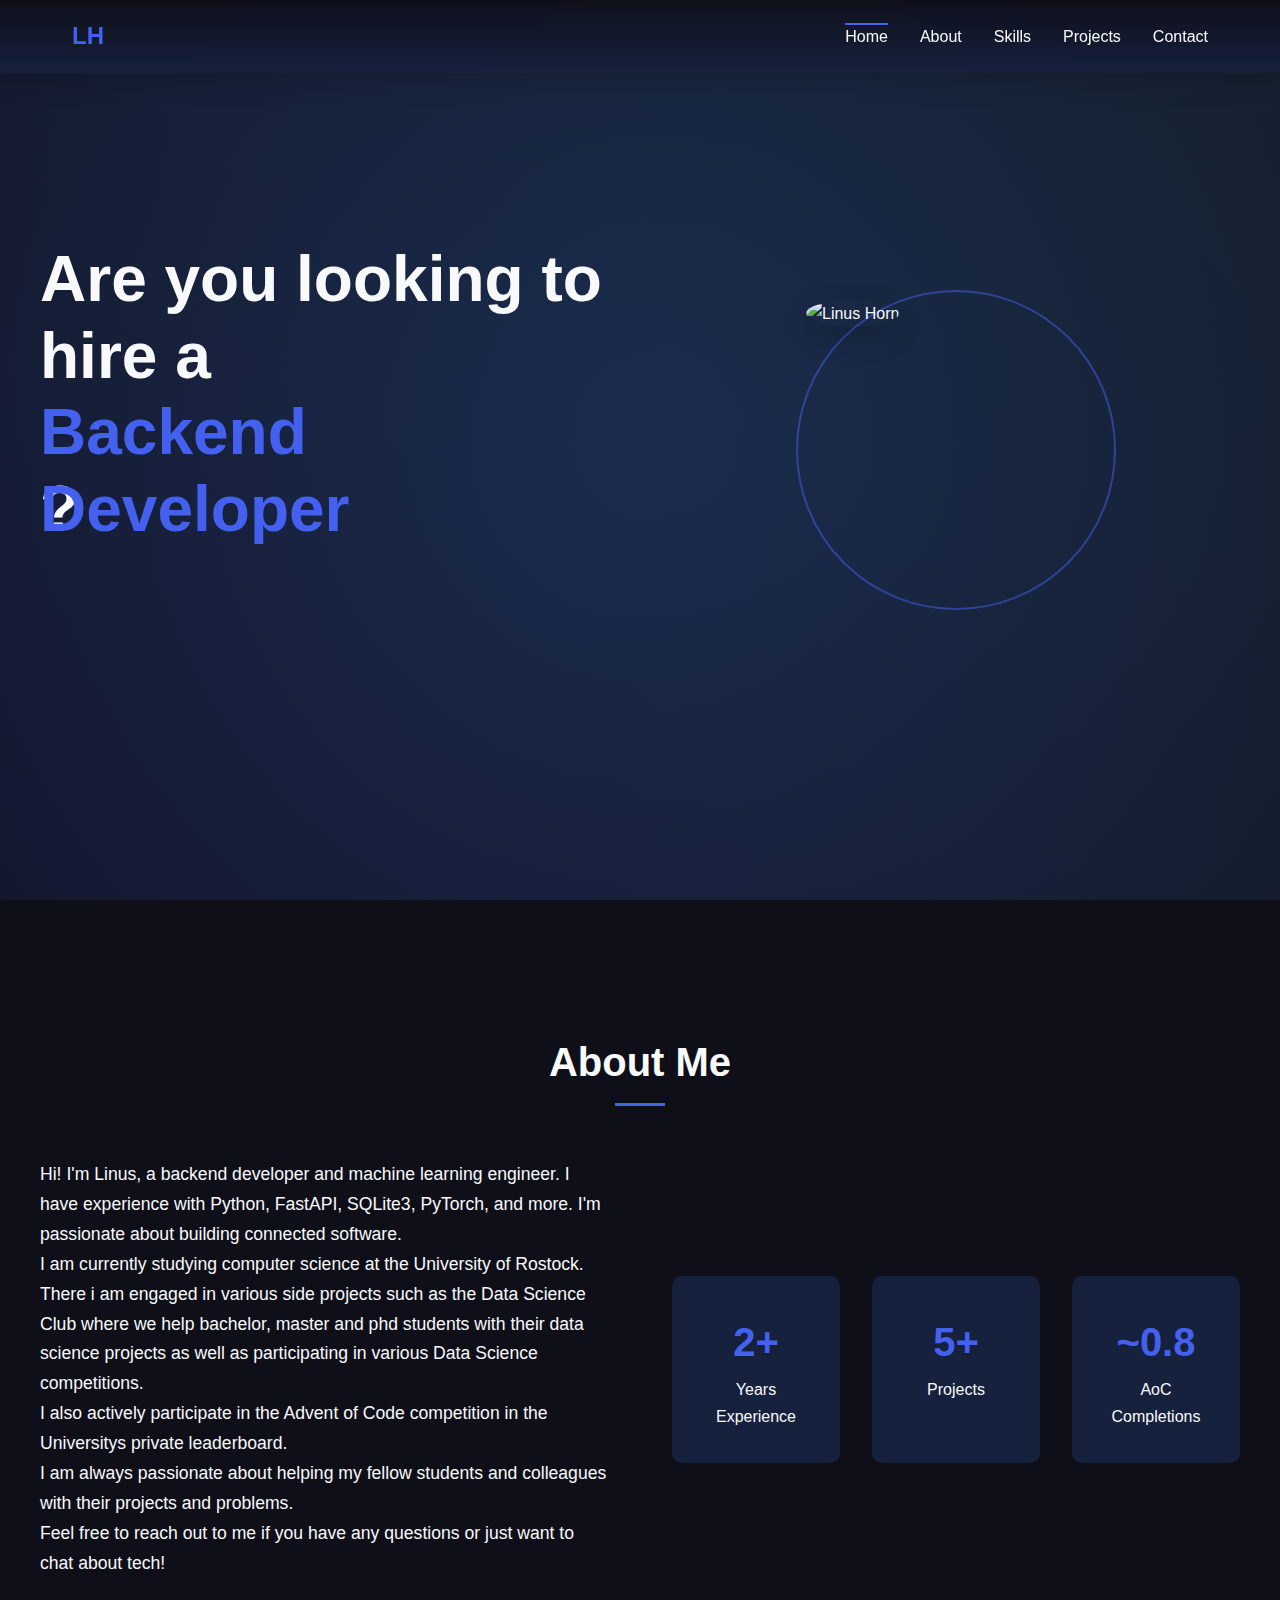
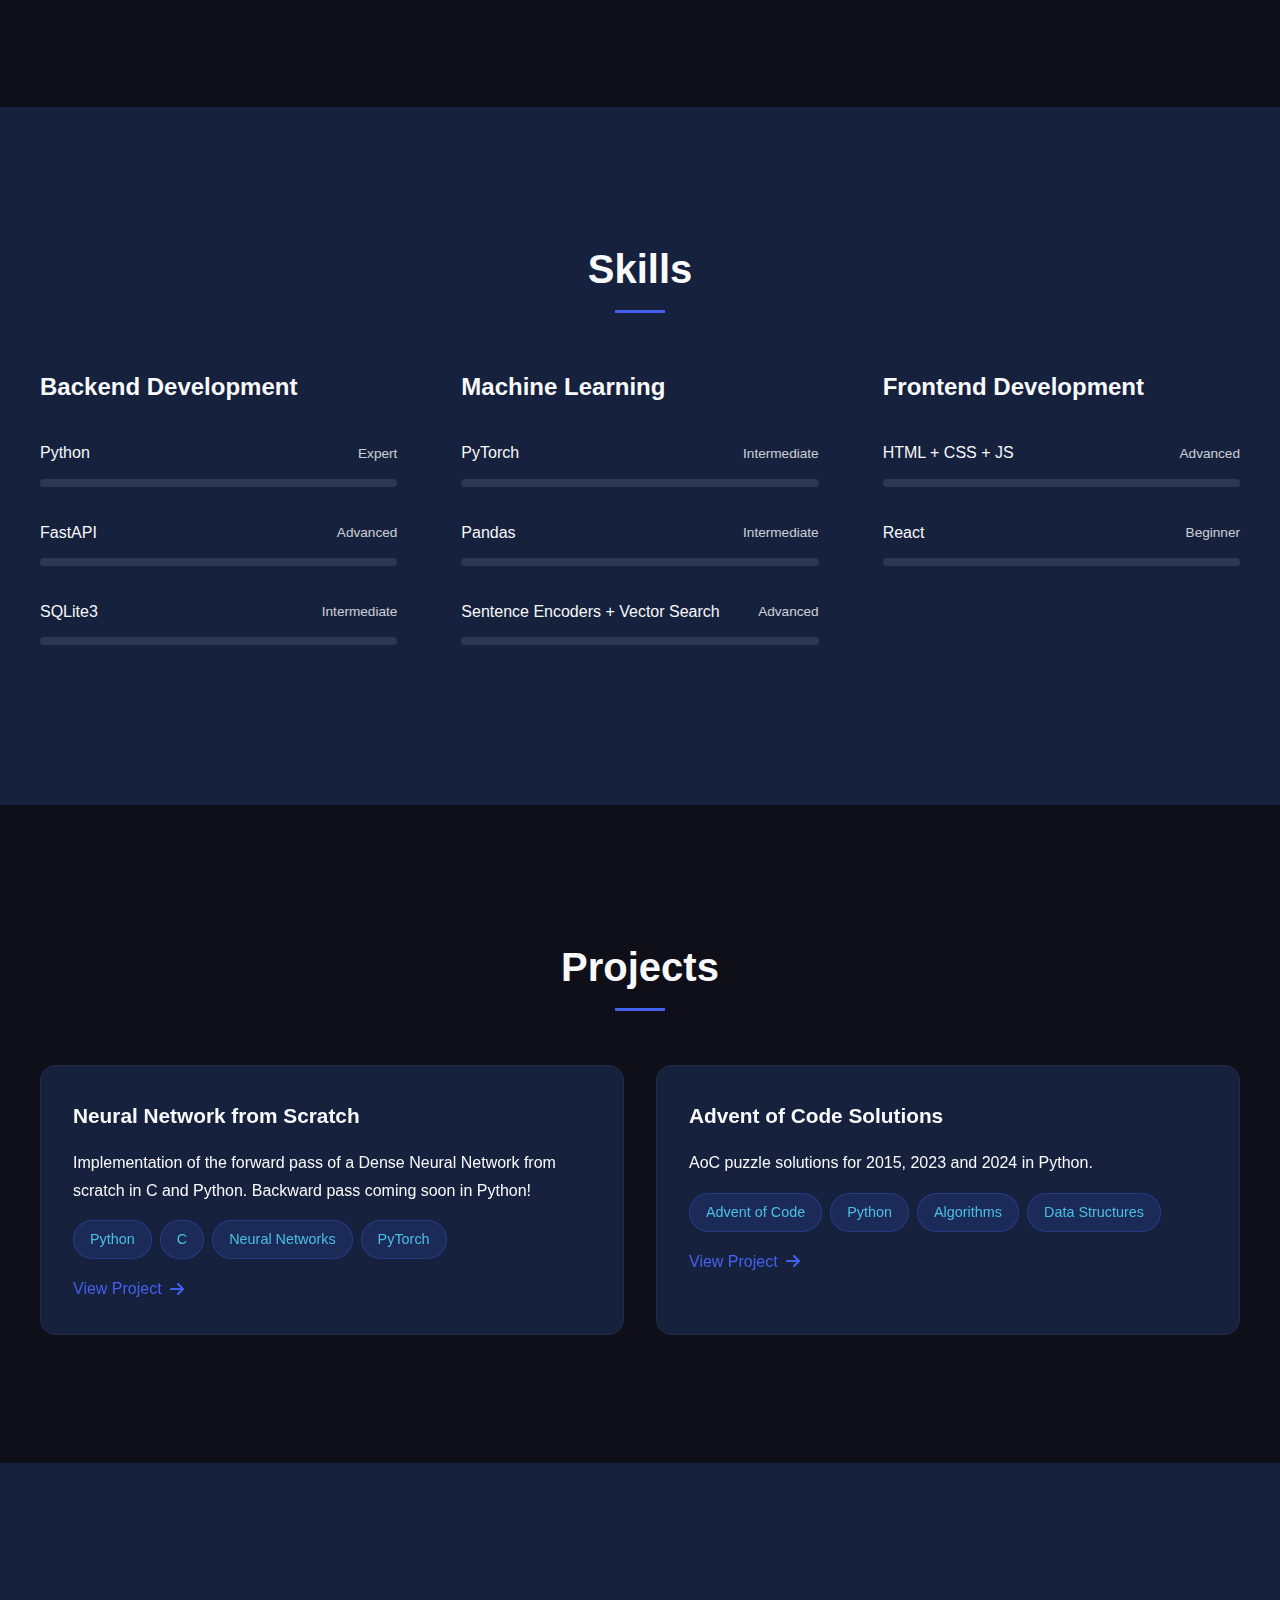
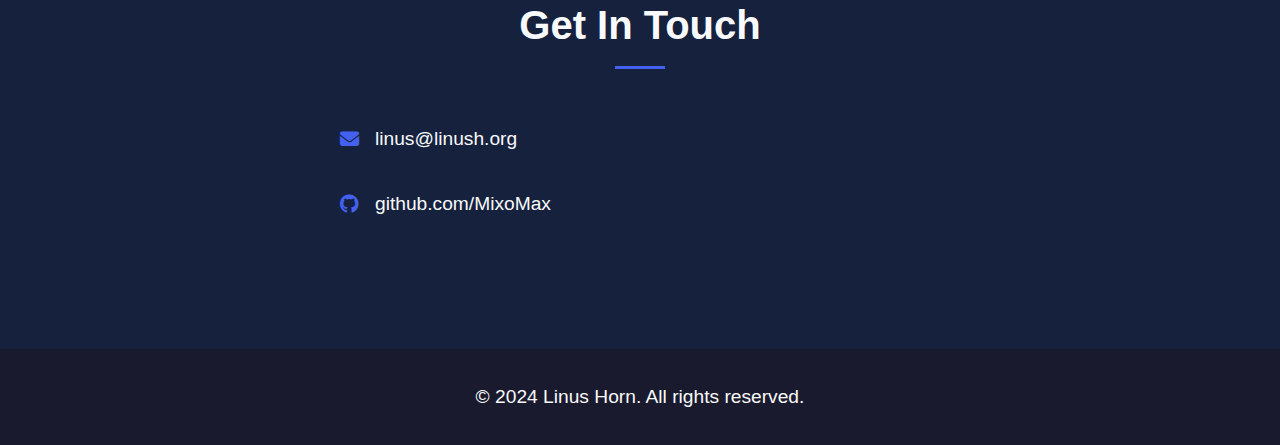
==== commit 4cd9b68b: "redesign v1.1" ====
--- a/index.html
+++ b/index.html
@@ -15,11 +15,11 @@
                 <div class="logo-dot"></div>
             </div>
             <ul class="nav-links">
-                <li><a href="#home">Home</a></li>
-                <li><a href="#about">About</a></li>
-                <li><a href="#skills">Skills</a></li>
-                <li><a href="#projects">Projects</a></li>
-                <li><a href="#contact">Contact</a></li>
+                <li class="nav-link active"><a href="#home">Home</a></li>
+                <li class="nav-link"><a href="#about">About</a></li>
+                <li class="nav-link"><a href="#skills">Skills</a></li>
+                <li class="nav-link"><a href="#projects">Projects</a></li>
+                <li class="nav-link"><a href="#contact">Contact</a></li>
             </ul>
         </div>
     </nav>
--- a/styles.css
+++ b/styles.css
@@ -58,6 +58,7 @@
     z-index: 1000;
     box-shadow: 0 4px 30px rgba(0, 0, 0, 0.2);
     border-bottom: 1px solid rgba(255, 255, 255, 0.05);
+    transition: var(--transition);
 }
 
 .nav-content {
@@ -103,6 +104,14 @@
 
 .nav-links a:hover::after {
     width: 100%;
+}
+
+.nav-links .active {
+    content: '';
+    bottom: -5px;
+    height: 2px;
+    background: var(--secondary-color);
+    transition: var(--transition);
 }
 
 /* Hero Section */
@@ -684,7 +693,7 @@
 
 .animate-in {
     opacity: 1;
-    
+    transition: all 0.5s ease;
     animation: fadeInUp 0.5s ease forwards;
 }
 
